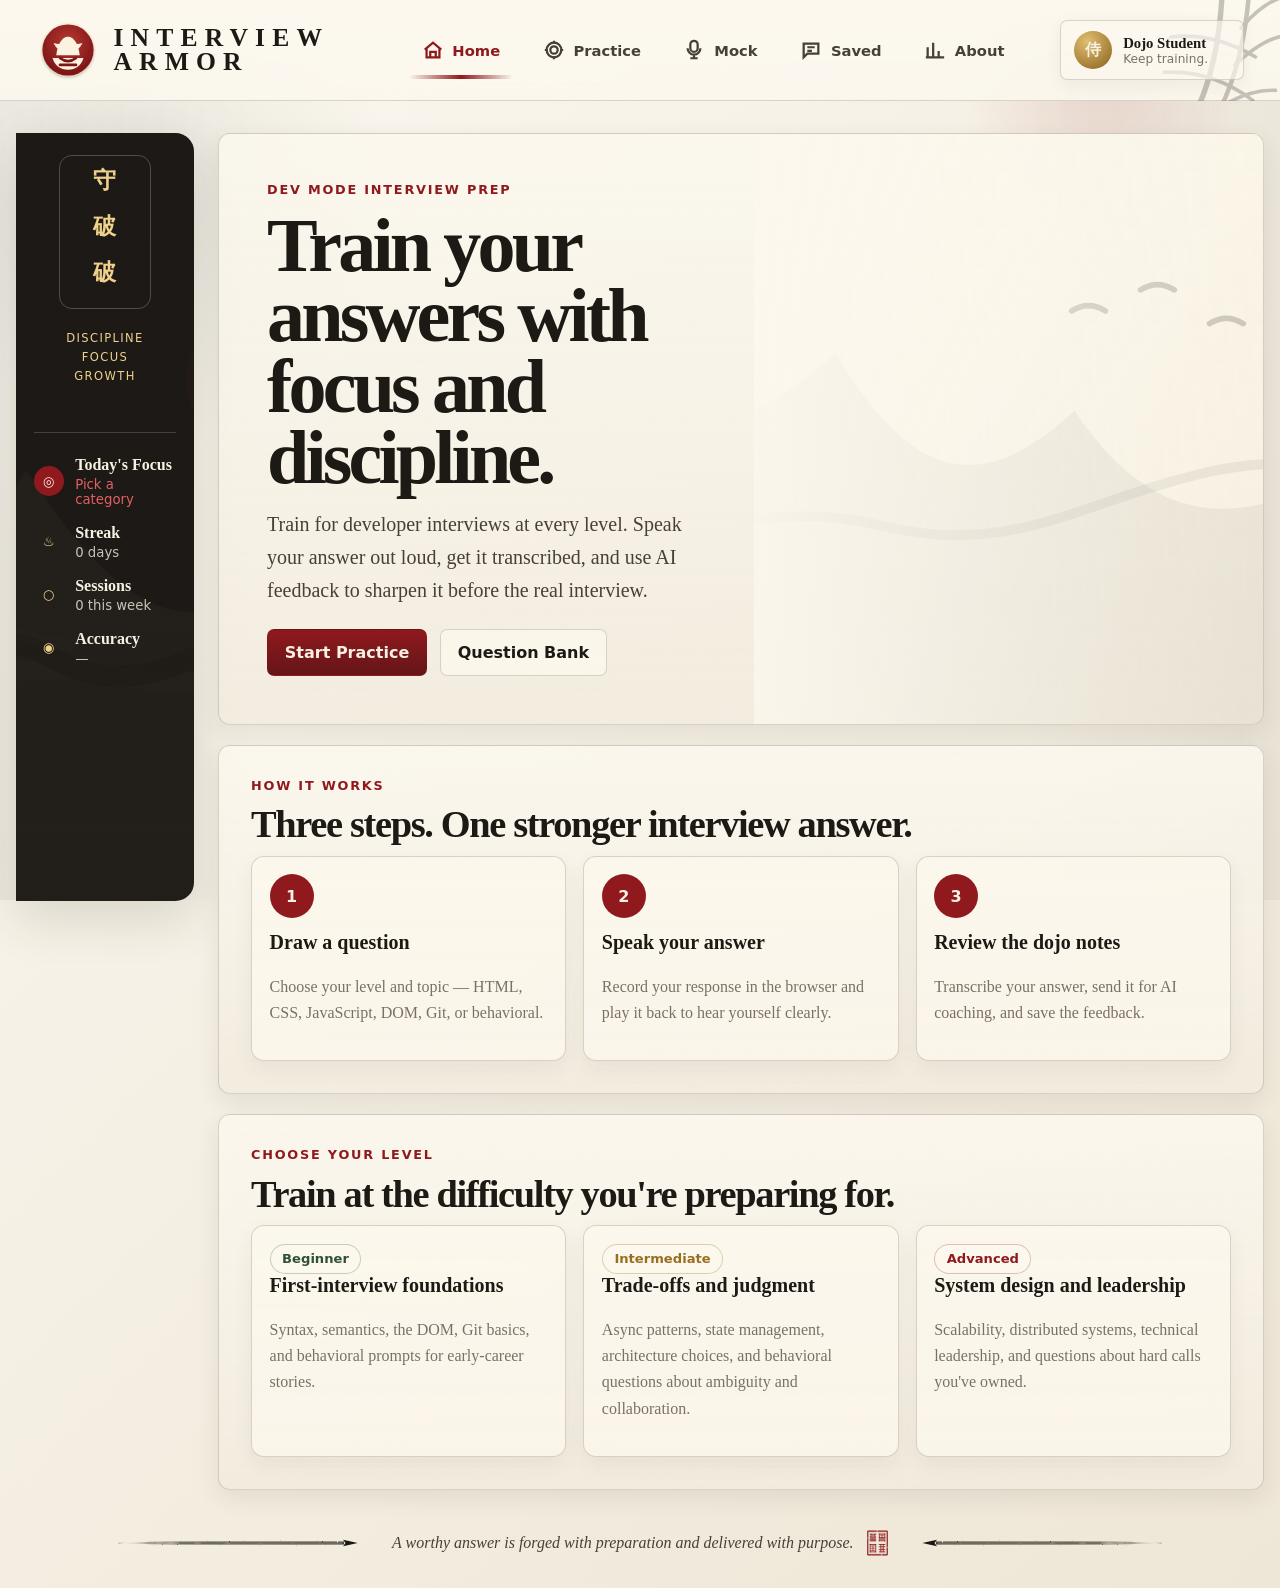
==== index.html @ d6155073 "restructure: move HTML files to project root for Vercel deployment." ====
<!doctype html>
<html lang="en">
  <head>
    <meta charset="UTF-8" />
    <meta name="viewport" content="width=device-width, initial-scale=1.0" />
    <meta
      name="description"
      content="Interview Armor helps developers practice spoken interview answers at every level — beginner, intermediate, and advanced — with AI coaching."
    />
    <title>Interview Armor: Dev Mode | Home</title>
      <link rel="icon" type="image/png" href="assets/favicon.png?v=1">
    <link rel="stylesheet" href="css/style.css" />
  </head>
  <body>
    <a class="skip-link" href="#main">Skip to content</a>

    <header class="site-header">
      <div class="nav-shell">
        <a class="brand" href="index.html" aria-label="Interview Armor — home">
          <img src="assets/logo-mark.svg" alt="" />
          <span class="brand-text"
            ><span>Interview</span><span>Armor</span></span
          >
        </a>

        <button
          class="nav-toggle"
          type="button"
          aria-label="Toggle navigation"
          aria-expanded="false"
          data-nav-toggle
        >
          <span class="nav-toggle-lines"></span>
        </button>

        <nav class="main-nav" aria-label="Primary navigation" data-main-nav>
          <a class="nav-link" href="index.html" data-page="index.html">
            <svg
              aria-hidden="true"
              viewBox="0 0 24 24"
              fill="none"
              stroke="currentColor"
            >
              <path d="M3 11.5 12 4l9 7.5" />
              <path d="M5 10.5V20h14v-9.5" />
              <path d="M9 20v-6h6v6" />
            </svg>
            <span>Home</span>
          </a>
          <a class="nav-link" href="practice.html" data-page="practice.html">
            <svg
              aria-hidden="true"
              viewBox="0 0 24 24"
              fill="none"
              stroke="currentColor"
            >
              <circle cx="12" cy="12" r="8" />
              <circle cx="12" cy="12" r="4" />
              <path d="M12 2v3M12 19v3M2 12h3M19 12h3" />
            </svg>
            <span>Practice</span>
          </a>
          <a class="nav-link" href="mock.html" data-page="mock.html">
            <svg
              aria-hidden="true"
              viewBox="0 0 24 24"
              fill="none"
              stroke="currentColor"
            >
              <path d="M12 14a4 4 0 0 0 4-4V6a4 4 0 0 0-8 0v4a4 4 0 0 0 4 4Z" />
              <path d="M19 10a7 7 0 0 1-14 0M12 17v4M8 21h8" />
            </svg>
            <span>Mock</span>
          </a>
          <a class="nav-link" href="saved.html" data-page="saved.html">
            <svg
              aria-hidden="true"
              viewBox="0 0 24 24"
              fill="none"
              stroke="currentColor"
            >
              <path d="M4 5h16v11H8l-4 4z" />
              <path d="M8 9h8M8 13h5" />
            </svg>
            <span>Saved</span>
          </a>
          <a class="nav-link" href="about.html" data-page="about.html">
            <svg
              aria-hidden="true"
              viewBox="0 0 24 24"
              fill="none"
              stroke="currentColor"
            >
              <path d="M4 20V9M10 20V4M16 20v-7M22 20H2" />
            </svg>
            <span>About</span>
          </a>
        </nav>

        <div class="student-card" aria-label="Student status">
          <span class="student-coin">侍</span>
          <span>
            <strong>Dojo Student</strong>
            <small>Keep training.</small>
          </span>
        </div>
      </div>
    </header>

    <main id="main" class="page-shell">
      <div class="dojo-layout">
        <aside class="dojo-sidebar" aria-label="Training stats">
          <div class="sidebar-inner">
            <div
              class="sidebar-kanji sidebar-kanji-real"
              aria-label="Discipline, focus, and growth in Japanese"
            >
              <span><strong>守</strong><small></small></span>
              <span><strong>破 </strong><small></small></span>
              <span><strong>破 </strong><small></small></span>
            </div>
            <p class="sidebar-mantra">
              <span>Discipline</span><span>Focus</span><span>Growth</span>
            </p>

            <div class="sidebar-stats reference-side-stats" data-sidebar-stats>
              <span class="side-stat side-stat-hot" data-stat="focus"
                ><i>◎</i><strong>Today's Focus</strong><span class="side-stat-value">Pick a category</span></span
              >
              <span class="side-stat" data-stat="streak"
                ><i>♨</i><strong>Streak</strong><span class="side-stat-value">0 days</span></span
              >
              <span class="side-stat" data-stat="sessions"
                ><i>○</i><strong>Sessions</strong><span class="side-stat-value">0 this week</span></span
              >
              <span class="side-stat" data-stat="accuracy"><i>◉</i><strong>Accuracy</strong><span class="side-stat-value">—</span></span>
            </div>
            <div class="side-art-spacer"></div>
          </div>
        </aside>

        <div class="content-stack">
          <section class="card hero-card">
            <div class="hero-copy">
              <p class="kicker">Dev Mode Interview Prep</p>
              <h1>Train your answers with focus and discipline.</h1>
              <p class="lead">
                Train for developer interviews at every level. Speak your answer
                out loud, get it transcribed, and use AI feedback to sharpen it
                before the real interview.
              </p>
              <div class="btn-row">
                <a class="btn btn-primary" href="mock.html">Start Practice</a>
                <a class="btn btn-secondary" href="practice.html"
                  >Question Bank</a
                >
              </div>
            </div>
            <div class="hero-art" aria-hidden="true"></div>
          </section>

          <section class="card pad">
            <p class="kicker">How it works</p>
            <h2>Three steps. One stronger interview answer.</h2>
            <div class="grid-3">
              <article class="feature-card">
                <div class="feature-icon">1</div>
                <h3>Draw a question</h3>
                <p class="muted">
                  Choose your level and topic — HTML, CSS, JavaScript, DOM, Git,
                  or behavioral.
                </p>
              </article>
              <article class="feature-card">
                <div class="feature-icon">2</div>
                <h3>Speak your answer</h3>
                <p class="muted">
                  Record your response in the browser and play it back to hear
                  yourself clearly.
                </p>
              </article>
              <article class="feature-card">
                <div class="feature-icon">3</div>
                <h3>Review the dojo notes</h3>
                <p class="muted">
                  Transcribe your answer, send it for AI coaching, and save the
                  feedback.
                </p>
              </article>
            </div>
          </section>

          <section class="card pad">
            <p class="kicker">Choose your level</p>
            <h2>Train at the difficulty you're preparing for.</h2>
            <div class="grid-3">
              <article class="feature-card">
                <span class="tag tag-sage">Beginner</span>
                <h3>First-interview foundations</h3>
                <p class="muted">
                  Syntax, semantics, the DOM, Git basics, and behavioral prompts
                  for early-career stories.
                </p>
              </article>
              <article class="feature-card">
                <span class="tag tag-bronze">Intermediate</span>
                <h3>Trade-offs and judgment</h3>
                <p class="muted">
                  Async patterns, state management, architecture choices, and
                  behavioral questions about ambiguity and collaboration.
                </p>
              </article>
              <article class="feature-card">
                <span class="tag tag-red">Advanced</span>
                <h3>System design and leadership</h3>
                <p class="muted">
                  Scalability, distributed systems, technical leadership, and
                  questions about hard calls you've owned.
                </p>
              </article>
            </div>
          </section>
        </div>
      </div>
    </main>

    <footer class="footer">
     <p class="footer-quote">A worthy answer is forged with preparation and delivered with purpose.<span class="seal" aria-hidden="true"></span></p>
    </footer>

    <script src="js/main.js"></script>
  </body>
</html>
---- css/style.css ----
/* ============================================================
   Interview Armor — Dojo Visual Direction
   Vanilla HTML / CSS / JS
   ============================================================ */

:root {
  --ink: hsl(32, 13%, 10%);
  --ink-soft: hsl(31, 12%, 25%);
  --muted: hsl(31, 9%, 44%);
  --paper: hsl(42, 58%, 93%);
  --paper-deep: hsl(39, 43%, 87%);
  --paper-card: hsla(43, 66%, 96%, .88);
  --paper-card-solid: hsl(43, 66%, 96%);
  --border: hsla(31, 16%, 30%, .22);
  --crimson: hsl(358, 70%, 33%);
  --crimson-dark: hsl(358, 65%, 24%);
  --bronze: hsl(39, 67%, 36%);
  --sage: hsl(137, 28%, 25%);
  --sage-soft: hsl(137, 24%, 88%);
  --gold-soft: hsl(42, 76%, 87%);
  --gray-belt: hsl(32, 6%, 58%);
  --shadow: 0 18px 50px hsla(24, 26%, 16%, .14);
  --shadow-soft: 0 8px 24px hsla(24, 26%, 16%, .09);
  --radius-sm: .45rem;
  --radius-md: .8rem;
  --radius-lg: 1.15rem;
  --max: 1180px;
  --nav-height: 86px;
}

* {
  box-sizing: border-box;
}

html {
  scroll-behavior: smooth;
}

body {
  margin: 0;
  min-height: 100vh;
  font-family: Georgia, "Times New Roman", serif;
  color: var(--ink);
  background:
    linear-gradient(135deg, hsla(42, 58%, 96%, .92), hsla(40, 42%, 88%, .94)),
    url("../assets/paper-grain.svg");
}

body::before {
  content: "";
  position: fixed;
  inset: 0;
  pointer-events: none;
  background:
    radial-gradient(circle at 86% 9%, hsla(358, 70%, 33%, .12), transparent 9rem),
    radial-gradient(circle at 12% 22%, hsla(137, 28%, 25%, .08), transparent 15rem),
    linear-gradient(90deg, hsla(32, 13%, 10%, .05), transparent 20%, transparent 80%, hsla(32, 13%, 10%, .04));
  z-index: -1;
}

a {
  color: inherit;
  text-decoration: none;
}

img,
svg {
  display: block;
  max-width: 100%;
}

button,
input,
select,
textarea {
  font: inherit;
}

button {
  cursor: pointer;
}

.skip-link {
  position: absolute;
  left: .75rem;
  top: .75rem;
  transform: translateY(-160%);
  background: var(--ink);
  color: var(--paper);
  padding: .7rem 1rem;
  border-radius: var(--radius-sm);
  z-index: 999;
}

.skip-link:focus {
  transform: translateY(0);
}

.site-header {
  position: sticky;
  top: 0;
  z-index: 100;
  min-height: var(--nav-height);
  background:
    linear-gradient(180deg, hsla(43, 66%, 96%, .96), hsla(43, 66%, 96%, .88)),
    url("../assets/paper-grain.svg");
  border-bottom: 1px solid var(--border);
  backdrop-filter: blur(14px);
}

.nav-shell {
  width: min(var(--max), calc(100% - 2rem));
  min-height: var(--nav-height);
  margin: 0 auto;
  display: flex;
  align-items: center;
  justify-content: space-between;
  gap: 1.2rem;
}

.brand {
  display: inline-flex;
  align-items: center;
  gap: .85rem;
  min-width: max-content;
}

.brand img {
  width: 54px;
  height: 54px;
}

.brand-text {
  display: grid;
  line-height: .95;
  letter-spacing: .24em;
  font-size: clamp(1.05rem, 2vw, 1.35rem);
  text-transform: uppercase;
  font-weight: 800;
}

.main-nav {
  display: flex;
  align-items: center;
  gap: clamp(.35rem, 1.8vw, 1.5rem);
}

.nav-link {
  position: relative;
  display: inline-flex;
  align-items: center;
  gap: .45rem;
  padding: .85rem .45rem;
  color: var(--ink-soft);
  font-family: system-ui, -apple-system, BlinkMacSystemFont, "Segoe UI", sans-serif;
  font-weight: 750;
  font-size: .94rem;
}

.nav-link::after {
  content: "";
  position: absolute;
  left: .45rem;
  right: .45rem;
  bottom: .38rem;
  height: 3px;
  border-radius: 999px;
  transform: scaleX(0);
  transform-origin: left;
  background: var(--crimson);
  transition: transform .2s ease;
}

.nav-link:hover::after,
.nav-link.is-active::after {
  transform: scaleX(1);
}

.nav-link.is-active {
  color: var(--crimson);
}

.nav-toggle {
  display: none;
  width: 46px;
  height: 46px;
  border: 1px solid var(--border);
  border-radius: var(--radius-md);
  background: var(--paper-card-solid);
  color: var(--ink);
}

.nav-toggle-lines,
.nav-toggle-lines::before,
.nav-toggle-lines::after {
  display: block;
  width: 20px;
  height: 2px;
  background: currentColor;
  border-radius: 999px;
  margin: auto;
  transition: transform .2s ease, opacity .2s ease;
}

.nav-toggle-lines::before,
.nav-toggle-lines::after {
  content: "";
  position: relative;
}

.nav-toggle-lines::before {
  top: -7px;
}

.nav-toggle-lines::after {
  top: 5px;
}

.nav-toggle[aria-expanded="true"] .nav-toggle-lines {
  transform: rotate(45deg);
}

.nav-toggle[aria-expanded="true"] .nav-toggle-lines::before {
  opacity: 0;
}

.nav-toggle[aria-expanded="true"] .nav-toggle-lines::after {
  transform: rotate(-90deg);
  top: -2px;
}

.page-shell {
  width: min(var(--max), calc(100% - 2rem));
  margin: 0 auto;
  padding: 2rem 0 1rem;
}

.dojo-layout {
  display: grid;
  grid-template-columns: 178px 1fr;
  gap: 1.5rem;
  align-items: start;
}

.dojo-sidebar {
  position: sticky;
  top: calc(var(--nav-height) + 1rem);
  min-height: calc(100vh - var(--nav-height) - 2rem);
  border-radius: 0 var(--radius-lg) var(--radius-lg) 0;
  overflow: hidden;
  background:
    linear-gradient(180deg, hsla(32, 13%, 10%, .94), hsla(32, 13%, 10%, .96)),
    url("../assets/sidebar-mountains.svg") bottom center / cover no-repeat;
  color: var(--paper);
  box-shadow: var(--shadow);
}

.sidebar-inner {
  min-height: inherit;
  padding: 1.4rem 1.1rem;
  display: flex;
  flex-direction: column;
}

.sidebar-kanji {
  display: grid;
  place-items: center;
  width: 74px;
  min-height: 128px;
  margin: 0 auto 1.2rem;
  border: 1px solid hsla(42, 58%, 93%, .24);
  border-radius: var(--radius-md);
  color: hsl(42, 76%, 74%);
  font-size: 2rem;
  writing-mode: vertical-rl;
  letter-spacing: .18em;
}

.sidebar-mantra {
  display: grid;
  text-align: center;
  color: hsl(42, 76%, 74%);
  text-transform: uppercase;
  letter-spacing: .12em;
  line-height: 1.65;
  font-size: .72rem;
  font-family: system-ui, sans-serif;
  margin-bottom: 1.4rem;
}

.sidebar-stats {
  display: grid;
  gap: .85rem;
  margin-top: 1.25rem;
  padding-top: 1.25rem;
  border-top: 1px solid hsla(42, 58%, 93%, .18);
  font-family: system-ui, sans-serif;
}

.side-stat {
  display: grid;
  gap: .15rem;
  color: hsla(42, 58%, 93%, .78);
  font-size: .83rem;
}

.side-stat strong {
  color: var(--paper);
  font-family: Georgia, serif;
  font-size: 1rem;
}

.side-art-spacer {
  flex: 1;
  min-height: 13rem;
}

.content-stack {
  display: grid;
  gap: 1.25rem;
}

.card {
  position: relative;
  border: 1px solid var(--border);
  background:
    linear-gradient(180deg, var(--paper-card), hsla(39, 43%, 91%, .76)),
    url("../assets/paper-grain.svg");
  border-radius: var(--radius-lg);
  box-shadow: var(--shadow-soft);
}

.pad {
  padding: clamp(1.1rem, 3vw, 2rem);
}

.hero-card {
  min-height: 310px;
  display: grid;
  grid-template-columns: minmax(0, 1fr) minmax(270px, .95fr);
  align-items: stretch;
  overflow: hidden;
}

.hero-copy {
  position: relative;
  z-index: 2;
  padding: clamp(1.4rem, 4vw, 3rem);
}

.kicker {
  color: var(--crimson);
  text-transform: uppercase;
  letter-spacing: .14em;
  font-family: system-ui, sans-serif;
  font-weight: 800;
  font-size: .8rem;
}

h1,
h2,
h3,
p {
  margin-top: 0;
}

h1,
.display-title {
  font-size: clamp(2.45rem, 6vw, 4.75rem);
  line-height: .93;
  letter-spacing: -.05em;
  margin-bottom: 1rem;
}

h2 {
  font-size: clamp(1.75rem, 3vw, 2.7rem);
  line-height: 1.02;
  letter-spacing: -.035em;
  margin-bottom: .7rem;
}

h3 {
  font-size: 1.25rem;
  line-height: 1.12;
}

.lead {
  color: var(--ink-soft);
  font-size: clamp(1.05rem, 2vw, 1.25rem);
  line-height: 1.65;
  max-width: 62ch;
}

.muted {
  color: var(--muted);
  line-height: 1.65;
}

.hero-art {
  background:
    linear-gradient(90deg, hsla(43, 66%, 96%, .92), hsla(43, 66%, 96%, .08)),
    url("../assets/hero-ink-landscape.svg") center / cover no-repeat;
  min-height: 260px;
}

.btn-row {
  display: flex;
  flex-wrap: wrap;
  gap: .8rem;
  margin-top: 1.35rem;
}

.btn {
  display: inline-flex;
  justify-content: center;
  align-items: center;
  gap: .55rem;
  min-height: 46px;
  padding: .8rem 1.05rem;
  border-radius: var(--radius-sm);
  border: 1px solid transparent;
  font-family: system-ui, sans-serif;
  font-weight: 800;
  transition: transform .16s ease, box-shadow .16s ease, background .16s ease;
}

.btn:hover {
  transform: translateY(-1px);
  box-shadow: 0 10px 20px hsla(24, 26%, 16%, .12);
}

.btn-primary {
  color: var(--paper);
  background: linear-gradient(180deg, var(--crimson), var(--crimson-dark));
}

.btn-secondary {
  color: var(--ink);
  background: hsla(43, 66%, 96%, .74);
  border-color: var(--border);
}

.btn-ghost {
  color: var(--crimson);
  background: transparent;
  border-color: hsla(358, 70%, 33%, .32);
}

.btn-small {
  min-height: 36px;
  padding: .55rem .75rem;
  font-size: .88rem;
}

.brush-divider {
  height: 24px;
  margin: 1.25rem 0;
  background: url("../assets/brush-divider.svg") center / 100% 100% no-repeat;
  opacity: .72;
}

.grid-3 {
  display: grid;
  grid-template-columns: repeat(3, 1fr);
  gap: 1.05rem;
}

.grid-2 {
  display: grid;
  grid-template-columns: repeat(2, 1fr);
  gap: 1.05rem;
}

.feature-card,
.question-card,
.saved-card,
.note-card {
  border: 1px solid var(--border);
  border-radius: var(--radius-md);
  background: hsla(43, 66%, 96%, .72);
  padding: 1.1rem;
  box-shadow: 0 8px 20px hsla(24, 26%, 16%, .06);
}

.feature-icon {
  width: 44px;
  height: 44px;
  display: grid;
  place-items: center;
  margin-bottom: .8rem;
  border-radius: 50%;
  color: var(--paper);
  background: var(--crimson);
  font-family: system-ui, sans-serif;
  font-weight: 900;
}

.tag-row,
.filter-row,
.badge-row {
  display: flex;
  flex-wrap: wrap;
  gap: .55rem;
}

.tag,
.badge,
.filter-btn,
.confidence-option {
  display: inline-flex;
  align-items: center;
  gap: .4rem;
  border-radius: 999px;
  padding: .42rem .72rem;
  font-family: system-ui, sans-serif;
  font-size: .82rem;
  font-weight: 750;
  border: 1px solid var(--border);
  background: hsla(43, 66%, 96%, .66);
  color: var(--ink-soft);
}

.filter-btn,
.confidence-option {
  border-radius: var(--radius-sm);
}

.filter-btn.is-active,
.confidence-option.is-selected {
  color: var(--paper);
  background: var(--crimson);
  border-color: var(--crimson);
}

.tag-red {
  color: var(--crimson);
  border-color: hsla(358, 70%, 33%, .26);
}

.tag-sage {
  color: var(--sage);
  border-color: hsla(137, 28%, 25%, .26);
}

.tag-bronze {
  color: var(--bronze);
  border-color: hsla(39, 67%, 36%, .3);
}

.page-title-card {
  overflow: hidden;
}

.page-title-card::after {
  content: "";
  position: absolute;
  inset: auto 0 0 auto;
  width: 42%;
  height: 100%;
  background:
    linear-gradient(90deg, hsla(43, 66%, 96%, .95), transparent),
    url("../assets/hero-ink-landscape.svg") center / cover no-repeat;
  opacity: .45;
  pointer-events: none;
}

.page-title-card > * {
  position: relative;
  z-index: 1;
}

.controls-bar {
  display: grid;
  grid-template-columns: 1fr auto;
  gap: 1rem;
  align-items: end;
}

.input,
.select,
.textarea {
  width: 100%;
  border: 1px solid var(--border);
  border-radius: var(--radius-sm);
  background: hsla(43, 66%, 98%, .82);
  color: var(--ink);
  padding: .78rem .85rem;
  outline: none;
}

.textarea {
  min-height: 150px;
  resize: vertical;
  line-height: 1.6;
}

.input:focus,
.select:focus,
.textarea:focus {
  border-color: hsla(358, 70%, 33%, .6);
  box-shadow: 0 0 0 3px hsla(358, 70%, 33%, .1);
}

.question-grid {
  display: grid;
  grid-template-columns: repeat(3, 1fr);
  gap: 1rem;
  margin-top: 1rem;
   align-items: start;
}

.question-card {
  display: grid;
  align-content: space-between;
  min-height: 320px;
}

.question-card h3 {
  margin: .7rem 0;
}

.practice-layout {
  display: grid;
  grid-template-columns: minmax(0, 1.12fr) minmax(310px, .88fr);
  gap: 1.1rem;
  align-items: start;
}

.recording-orb {
  width: 132px;
  height: 132px;
  margin: 1rem auto;
  border: 0;
  border-radius: 50%;
  color: var(--paper);
  background:
    radial-gradient(circle at 35% 28%, hsl(358, 74%, 45%), var(--crimson-dark));
  box-shadow:
    0 0 0 12px hsla(358, 70%, 33%, .10),
    0 0 0 24px hsla(358, 70%, 33%, .06),
    var(--shadow);
  font-size: 2.5rem;
}

.recording-orb.is-recording {
  animation: pulse 1s ease-in-out infinite alternate;
}

@keyframes pulse {
  to {
    transform: scale(1.03);
    box-shadow:
      0 0 0 16px hsla(358, 70%, 33%, .16),
      0 0 0 34px hsla(358, 70%, 33%, .08),
      var(--shadow);
  }
}

.status-line {
  display: flex;
  align-items: center;
  gap: .45rem;
  color: var(--muted);
  font-family: system-ui, sans-serif;
  font-weight: 700;
}

.status-dot {
  width: .65rem;
  height: .65rem;
  border-radius: 50%;
  background: var(--sage);
}

.status-dot.recording {
  background: var(--crimson);
}

.audio-player {
  width: 100%;
  margin-top: 1rem;
}

.feedback-list {
  display: grid;
  gap: .85rem;
}

.feedback-item {
  border-left: 4px solid var(--crimson);
  padding: .85rem 1rem;
  background: hsla(43, 66%, 98%, .62);
  border-radius: 0 var(--radius-sm) var(--radius-sm) 0;
}

.feedback-item strong {
  display: block;
  margin-bottom: .25rem;
  color: var(--ink);
}

.score-row {
  display: grid;
  gap: .8rem;
}

.score-line {
  display: grid;
  grid-template-columns: 96px 1fr auto;
  gap: .75rem;
  align-items: center;
  font-family: system-ui, sans-serif;
}

.meter {
  height: 10px;
  border-radius: 999px;
  background: hsla(31, 16%, 30%, .13);
  overflow: hidden;
}

.meter span {
  display: block;
  height: 100%;
  border-radius: inherit;
  background: linear-gradient(90deg, var(--crimson), var(--bronze));
}

.belt-grid {
  display: grid;
  grid-template-columns: repeat(3, 1fr);
  gap: .7rem;
}

.belt-card {
  display: flex;
  flex-direction: column;
  align-items: center;
  justify-content: flex-start;
  border: 1px solid var(--border);
  border-radius: var(--radius-md);
  padding: .9rem .7rem;
  background: hsla(43, 66%, 96%, .6);
  text-align: center;
}

.belt {
  height: 18px;
  max-width: 105px;
  margin: .2rem auto .75rem;
  clip-path: polygon(0 25%, 43% 25%, 50% 0, 57% 25%, 100% 25%, 90% 75%, 57% 75%, 50% 100%, 43% 75%, 10% 75%);
}

.belt-gray {
  background: var(--gray-belt);
}

.belt-gold {
  background: var(--bronze);
}

.belt-green {
  background: var(--sage);
}

.belt-card.is-current {
  outline: 2px solid hsla(39, 67%, 36%, .4);
  box-shadow: 0 10px 25px hsla(39, 67%, 36%, .14);
}

.saved-card {
  display: grid;
  gap: .75rem;
}

.saved-card-header {
  display: flex;
  justify-content: space-between;
  gap: 1rem;
  align-items: start;
}

.empty-state {
  text-align: center;
  padding: 2.5rem 1rem;
}

.empty-state .lead {
  margin-left: auto;
  margin-right: auto;
  text-wrap: balance;
}

.footer {
  width: min(var(--max), calc(100% - 2rem));
  margin: 0 auto;
  padding: .5rem 0 2rem;
  color: var(--muted);
  text-align: center;
}

.footer .brush-divider {
  max-width: 680px;
  margin-inline: auto;
}

.hidden {
  display: none !important;
}

@media (max-width: 980px) {
  .dojo-layout {
    grid-template-columns: 1fr;
  }

  .dojo-sidebar {
    position: relative;
    top: 0;
    min-height: auto;
    border-radius: var(--radius-lg);
  }

  .sidebar-inner {
    min-height: auto;
  }

  .side-art-spacer {
    display: none;
  }

  /* Note: kanji + mantra horizontalization lives at the end of the file,
     because their desktop rules appear later in source order and would
     otherwise out-cascade an override placed here. */

  .sidebar-stats {
    grid-template-columns: repeat(4, 1fr);
    gap: 1rem;
  }

  .hero-card,
  .practice-layout,
  .grid-2 {
    grid-template-columns: 1fr;
  }

  .question-grid,
  .grid-3 {
    grid-template-columns: repeat(2, 1fr);
  }

  .hero-art {
    min-height: 210px;
  }
}

@media (max-width: 760px) {
  .nav-toggle {
    display: inline-grid;
    place-items: center;
  }

  .main-nav {
    position: fixed;
    inset: var(--nav-height) 1rem auto 1rem;
    display: grid;
    gap: .3rem;
    padding: .85rem;
    border: 1px solid var(--border);
    border-radius: var(--radius-lg);
    background:
      linear-gradient(180deg, hsla(43, 66%, 96%, .98), hsla(39, 43%, 91%, .96)),
      url("../assets/paper-grain.svg");
    box-shadow: var(--shadow);
    transform: translateY(-16px);
    opacity: 0;
    pointer-events: none;
    transition: transform .2s ease, opacity .2s ease;
  }

  .main-nav.is-open {
    transform: translateY(0);
    opacity: 1;
    pointer-events: auto;
  }

  .nav-link {
    padding: .8rem .9rem;
    border-radius: var(--radius-sm);
  }

  .nav-link:hover,
  .nav-link.is-active {
    background: hsla(358, 70%, 33%, .08);
  }

  .nav-link::after {
    display: none;
  }

  .brand img {
    width: 46px;
    height: 46px;
  }

  .brand-text {
    font-size: 1rem;
  }

  .page-shell {
    width: min(100% - 1rem, var(--max));
    padding-top: 1rem;
  }

  .question-grid,
  .grid-3,
  .belt-grid {
    grid-template-columns: 1fr;
  }

  h1,
  .display-title {
    font-size: clamp(2.15rem, 14vw, 3.25rem);
  }

  .controls-bar {
    grid-template-columns: 1fr;
  }

  .page-title-card::after {
    width: 100%;
    opacity: .2;
  }
}


/* ============================================================
   Reference Image Polish Layer
   These rules intentionally modify the existing sprint-plan build
   instead of replacing the app or renaming the flow.
   ============================================================ */

:root {
  --max: 1360px;
  --nav-height: 100px;
  --reference-sidebar: 184px;
}

.site-header {
  background:
    url("../assets/bamboo-corner.svg") right top / 235px 172px no-repeat,
    linear-gradient(180deg, hsla(43, 66%, 96%, .98), hsla(43, 66%, 96%, .9)),
    url("../assets/paper-grain.svg");
}

.nav-shell {
  width: min(var(--max), 100%);
  display: grid;
  grid-template-columns: minmax(255px, 330px) minmax(0, 1fr) auto;
  padding-inline: clamp(1rem, 2.8vw, 2.5rem);
}

.brand img {
  width: 64px;
  height: 64px;
}

.brand-text {
  font-size: clamp(1.2rem, 2vw, 1.6rem);
  letter-spacing: .28em;
}

.main-nav {
  justify-self: center;
  gap: clamp(.7rem, 2.2vw, 2.6rem);
}

.nav-link {
  gap: .55rem;
  padding-block: 1.55rem;
  font-size: .92rem;
}

.nav-link svg {
  width: 22px;
  height: 22px;
  stroke-width: 2.45;
}

.nav-link::after {
  left: -.35rem;
  right: -.35rem;
  bottom: .45rem;
  height: 4px;
  transform-origin: center;
  background: linear-gradient(90deg, transparent, var(--crimson), transparent);
}

.student-card {
  justify-self: end;
  display: flex;
  align-items: center;
  gap: .7rem;
  min-width: 184px;
  padding: .65rem .8rem;
  border: 1px solid var(--border);
  border-radius: var(--radius-sm);
  background: hsla(43, 66%, 96%, .66);
  box-shadow: 0 5px 16px hsla(24, 26%, 16%, .06);
}

.student-coin {
  width: 38px;
  height: 38px;
  display: grid;
  place-items: center;
  border-radius: 50%;
  color: var(--paper);
  background: radial-gradient(circle at 35% 28%, hsl(42, 64%, 66%), hsl(38, 67%, 32%));
  font-weight: 900;
}

.student-card strong,
.student-card small {
  display: block;
}

.student-card strong {
  font-size: .92rem;
}

.student-card small {
  color: var(--muted);
  font-family: system-ui, sans-serif;
  font-size: .76rem;
}

/* Real Japanese labels */
.sidebar-kanji-real {
  width: 92px;
  min-height: 154px;
  padding: .8rem .45rem;
  display: grid;
  gap: .7rem;
  place-items: stretch;
  writing-mode: initial;
  text-align: center;
  letter-spacing: normal;
}

.sidebar-kanji-real span {
  display: grid;
  justify-items: center;
  gap: .12rem;
}

.sidebar-kanji-real strong {
  color: hsl(42, 76%, 74%);
  font-size: 1.45rem;
  line-height: 1;
  letter-spacing: .08em;
}

.sidebar-kanji-real small {
  color: hsla(42, 58%, 93%, .72);
  font-family: system-ui, sans-serif;
  font-size: .59rem;
  letter-spacing: .05em;
}

.dojo-seal {
  width: 30px;
  height: 30px;
  display: grid;
  place-items: center;
  margin: -.6rem auto 1rem;
  border: 2px solid var(--crimson);
  color: var(--crimson);
  font-size: .78rem;
}

/* Make normal pages still polished, not broken */
.page-title-card {
  min-height: 230px;
}

.card {
  border-radius: .75rem;
}

.hero-card {
  border-radius: .75rem;
}

/* Mock page matches the reference screen much more closely */
.page-shell-wide {
  width: min(var(--max), 100%);
  padding: 0 1.25rem 2.5rem 0;
}

.mock-reference-layout {
  display: grid;
  grid-template-columns: var(--reference-sidebar) minmax(0, 1fr);
  gap: 1.5rem;
  align-items: start;
}

.mock-left-rail {
  position: sticky;
  top: var(--nav-height);
  min-height: calc(100vh - var(--nav-height));
  border-radius: 0 .75rem .75rem 0;
}

.mock-left-rail .sidebar-inner {
  min-height: calc(100vh - var(--nav-height));
}

.reference-side-stats {
  gap: 1.1rem;
  margin-top: 1.5rem;
  padding-top: 1.45rem;
}

.reference-side-stats .side-stat {
  position: relative;
  grid-template-columns: 32px 1fr;
  align-items: center;
  column-gap: .6rem;
}

.reference-side-stats .side-stat i {
  grid-row: span 2;
  width: 30px;
  height: 30px;
  display: grid;
  place-items: center;
  border-radius: 50%;
  color: hsl(42, 76%, 74%);
  font-style: normal;
}

.reference-side-stats .side-stat-hot i {
  color: var(--paper);
  background: var(--crimson);
}

.reference-side-stats .side-stat-hot {
  color: hsl(358, 70%, 63%);
}

.mock-stage {
  padding-top: 1.55rem;
}

.mock-main-grid {
  display: grid;
  grid-template-columns: minmax(0, 1.28fr) minmax(350px, .92fr);
  gap: 1.2rem;
  align-items: start;
}

.mock-left-stack,
.mock-right-stack {
  display: grid;
  gap: 1rem;
}

.reference-hero-card {
  min-height: 282px;
  grid-template-columns: minmax(0, 1fr) minmax(300px, .65fr);
}

.reference-hero-card .hero-copy {
  padding: clamp(1.45rem, 3vw, 2.25rem);
}

.reference-hero-card h1 {
  max-width: 720px;
  font-size: clamp(2.45rem, 4.2vw, 4.2rem);
}

.reference-hero-card .btn svg {
  width: 18px;
  height: 18px;
}

.red-brush {
  width: 120px;
  height: 4px;
  margin: .35rem 0 1.1rem;
  border-radius: 999px;
  background: linear-gradient(90deg, var(--crimson), transparent);
}

.question-record-card {
  overflow: hidden;
}

.question-record-top {
  min-height: 154px;
  padding: 1.45rem 1.9rem 1.15rem;
  border-bottom: 1px solid var(--border);
  background:
    linear-gradient(90deg, hsla(43, 66%, 96%, .96), hsla(43, 66%, 96%, .84)),
    url("../assets/hero-ink-landscape.svg") right 28% / 300px auto no-repeat;
}

.question-record-top h2 {
  max-width: 690px;
  font-size: clamp(2rem, 3.2vw, 3rem);
}

.question-tip {
  margin: .2rem 0 .8rem;
  color: var(--muted);
  line-height: 1.55;
}

.recording-band {
  display: grid;
  grid-template-columns: 134px minmax(260px, 1fr) 150px;
  gap: 1.2rem;
  align-items: center;
  padding: 1.15rem 1.9rem;
  border-bottom: 1px solid var(--border);
}

.recording-timer {
  margin: .25rem 0 0 1.1rem;
  color: var(--crimson);
  font-size: 1.18rem;
}

.mic-wave-wrap {
  display: grid;
  grid-template-columns: 1fr 108px 1fr;
  align-items: center;
  gap: .65rem;
}

.wave {
  height: 48px;
  opacity: .55;
  background:
    repeating-linear-gradient(
      90deg,
      transparent 0 9px,
      hsla(358, 70%, 33%, .0) 9px 12px,
      hsla(358, 70%, 33%, .74) 12px 14px,
      hsla(358, 70%, 33%, .0) 14px 21px
    );
  mask-image: radial-gradient(ellipse at center, black 48%, transparent 75%);
}

.wave-right {
  transform: scaleX(-1);
}

.recording-orb {
  width: 108px;
  height: 108px;
  margin: 0 auto;
  font-size: 2.15rem;
}

.recording-actions {
  display: grid;
  gap: .5rem;
}

.transcript-panel {
  padding: 1.25rem 1.9rem 1.5rem;
}

.transcript-panel .textarea {
  min-height: 118px;
}

.transcript-meta {
  display: flex;
  justify-content: space-between;
  gap: 1rem;
  margin-top: .65rem;
  color: var(--muted);
  font-family: system-ui, sans-serif;
  font-size: .84rem;
}

.transcribing-dot {
  color: var(--sage);
}

.api-status {
  margin: .65rem 0 0;
}

.coach-card {
  padding: 1.45rem 1.45rem 1.25rem;
}

.section-heading {
  display: flex;
  align-items: center;
  gap: .58rem;
  margin-bottom: 1.2rem;
}

.section-heading .kicker {
  margin: 0;
}

.flower-icon {
  color: var(--crimson);
  font-size: 1.1rem;
}

.score-row-reference {
  gap: 1.15rem;
}

.score-row-reference .score-line {
  grid-template-columns: 58px 1fr 58px;
  gap: .9rem;
}

.coach-icon {
  width: 54px;
  height: 54px;
  display: grid;
  place-items: center;
  border: 3px solid hsla(31, 16%, 30%, .22);
  border-radius: 50%;
  background: hsla(43, 66%, 96%, .52);
  color: var(--ink-soft);
  font-family: Georgia, serif;
  font-size: 1.3rem;
  box-shadow: inset 0 0 0 4px hsla(43, 66%, 96%, .62);
}

.score-row-reference small {
  display: block;
  color: var(--muted);
  font-family: Georgia, "Times New Roman", serif;
  font-size: .9rem;
  line-height: 1.45;
}

.score-number {
  justify-self: end;
  color: var(--bronze);
  font-family: Georgia, "Times New Roman", serif;
  font-size: 1.5rem;
  font-weight: 700;
}

.score-green {
  color: var(--sage);
}

.hidden-meter {
  position: absolute;
  width: 1px;
  height: 1px;
  overflow: hidden;
  opacity: 0;
  pointer-events: none;
}

.inner-divider {
  height: 1px;
  margin: 1.2rem 0 1rem;
  background: var(--border);
}

.feedback-list-reference {
  gap: .65rem;
}

.coach-quote {
  margin: 1rem 0 0;
  color: var(--ink-soft);
  font-style: italic;
  line-height: 1.55;
}

.readiness-card,
.controls-card {
  padding: 1.25rem;
}

.readiness-card .belt-grid {
  gap: .58rem;
}

.readiness-card .belt-card {
  min-height: 128px;
  border-radius: .45rem;
}

/* Each belt card carries its own accent color, used for the selected state and arrow */
.belt-card[data-confidence="Needs Work"]    { --belt-color: var(--gray-belt); }
.belt-card[data-confidence="Almost Ready"]  { --belt-color: var(--bronze); }
.belt-card[data-confidence="Strong Answer"] { --belt-color: var(--sage); }

.belt-card small {
  display: block;
  margin-top: .3rem;
  color: var(--muted);
  font-family: system-ui, sans-serif;
  font-size: .72rem;
  line-height: 1.35;
}

.belt-card.is-selected,
.belt-card.is-current {
  outline: 2px solid color-mix(in srgb, var(--belt-color, var(--bronze)) 70%, transparent);
  background: color-mix(in srgb, var(--belt-color, var(--bronze)) 10%, hsla(42, 76%, 92%, .58));
  box-shadow: 0 8px 20px color-mix(in srgb, var(--belt-color, var(--bronze)) 22%, transparent);
}

.readiness-card {
  --readiness-pct: 0%;
  --readiness-color: var(--gray-belt);
}

.readiness-card[data-tier="Needs Work"]    { --readiness-color: var(--gray-belt); }
.readiness-card[data-tier="Almost Ready"]  { --readiness-color: var(--bronze); }
.readiness-card[data-tier="Strong Answer"] { --readiness-color: var(--sage); }

.progress-row {
  position: relative;
  margin: 1.15rem 0 .45rem;
  padding-top: 11px; /* room for the arrow above the brush */
}

.progress-marker {
  position: absolute;
  left: var(--readiness-pct);
  top: 0;
  transform: translateX(-50%);
  width: 0;
  height: 0;
  border-left: 7px solid transparent;
  border-right: 7px solid transparent;
  border-top: 10px solid var(--readiness-color);
  filter: drop-shadow(0 1px 0 hsla(31, 16%, 30%, .15));
  opacity: 0;
  transition: left .4s ease, border-top-color .25s ease, opacity .25s ease;
}

.readiness-card.has-readiness .progress-marker {
  opacity: 1;
}

.brush-progress {
  --brush-mask: url("data:image/svg+xml;utf8,%3Csvg%20xmlns%3D%22http%3A%2F%2Fwww.w3.org%2F2000%2Fsvg%22%20viewBox%3D%220%200%20680%2018%22%20preserveAspectRatio%3D%22none%22%3E%20%3Cpath%20d%3D%22%20M%203%209.4%20C%2022%206.8%2C%2060%205.6%2C%20105%207.2%20C%20158%209.0%2C%20215%204.8%2C%20270%206.4%20C%20330%208.2%2C%20395%204.2%2C%20455%206.0%20C%20510%207.6%2C%20560%205.4%2C%20612%207.0%20C%20640%207.8%2C%20660%207.2%2C%20672%207.6%20L%20672%2011.0%20C%20656%2013.6%2C%20620%2015.4%2C%20568%2013.6%20C%20510%2011.6%2C%20445%2016.0%2C%20385%2013.8%20C%20320%2011.4%2C%20250%2016.4%2C%20185%2014.0%20C%20128%2011.9%2C%2078%2015.6%2C%2038%2014.0%20C%2018%2013.2%2C%208%2013.6%2C%203%2012.6%20Z%22%20fill%3D%22white%22%2F%3E%20%3Cellipse%20cx%3D%22676%22%20cy%3D%229.4%22%20rx%3D%223.2%22%20ry%3D%221.1%22%20fill%3D%22white%22%2F%3E%20%3Ccircle%20cx%3D%22679.2%22%20cy%3D%229.6%22%20r%3D%220.7%22%20fill%3D%22white%22%2F%3E%20%3Ccircle%20cx%3D%22142%22%20cy%3D%2212.4%22%20r%3D%220.5%22%20fill%3D%22white%22%20opacity%3D%22.55%22%2F%3E%20%3C%2Fsvg%3E");
  height: 16px;
  border-radius: 999px;
  background: linear-gradient(
    90deg,
    var(--crimson) 0 var(--readiness-pct),
    hsla(31, 16%, 30%, .22) var(--readiness-pct) 100%
  );
  mask-image: var(--brush-mask);
  mask-size: 100% 100%;
  mask-repeat: no-repeat;
  -webkit-mask-image: var(--brush-mask);
  -webkit-mask-size: 100% 100%;
  -webkit-mask-repeat: no-repeat;
  transition: background .4s ease;
}

.overall-readiness {
  display: flex;
  justify-content: flex-end;
  gap: .45rem;
  align-items: baseline;
  color: var(--crimson);
  margin: 0;
}

.overall-readiness strong {
  font-size: 1.65rem;
}

.overall-readiness span {
  color: var(--muted);
  font-family: system-ui, sans-serif;
  font-size: .8rem;
}

.controls-card .select {
  margin: .35rem 0 .8rem;
}

.footer-quote {
  display: flex;
  justify-content: center;
  align-items: center;
  gap: .85rem;
  margin: 1rem 0 0;
  color: var(--ink-soft);
  font-size: 1rem;
  font-style: italic;
  /* When this element is a child of the .dojo-layout grid, span both
     columns so the brush strokes have full horizontal room. */
  grid-column: 1 / -1;
}

/* Left + right brush strokes, with the right one mirrored so the
   arrow tip points back toward the text. */
.footer-quote::before,
.footer-quote::after {
  content: "";
  width: min(260px, 26vw);
  height: 22px;
  background: url("../assets/brush-stroke-arrow.svg") center / 100% 100% no-repeat;
  flex-shrink: 0;
}

.footer-quote::after {
  transform: scaleX(-1);
}

/* Small Chinese-style seal/chop after the text, before the right brush. */
.footer-quote .seal {
  display: inline-block;
  width: 1.3em;
  height: 1.65em;
  background: url("../assets/seal-chop.svg") center / contain no-repeat;
  flex-shrink: 0;
}

/* ── About page ────────────────────────────────────────────
   Each section card uses the standard .card + .pad. The
   .about-card just adds a slim crimson left rail for visual
   rhythm down the stack, echoing the .feedback-item style
   without being as heavy. */
.about-card {
  border-left: 4px solid var(--crimson);
}

.about-card h2 {
  margin-top: .35rem;
  margin-bottom: .85rem;
  font-size: 1.45rem;
}

.about-list {
  list-style: none;
  margin: 0;
  padding: 0;
  display: grid;
  gap: .55rem;
}

.about-list li {
  position: relative;
  padding-left: 1.4rem;
  color: var(--ink-soft);
}

.about-list li::before {
  content: "◎";
  position: absolute;
  left: 0;
  top: 0;
  color: var(--crimson);
  font-size: .9em;
  line-height: 1.6;
}

/* Keep the other sprint pages cohesive with the same visual system */
.practice-layout {
  gap: 1rem;
}

.saved-card,
.question-card {
  transition: transform .16s ease, box-shadow .16s ease;
}

.saved-card:hover,
.question-card:hover {
  transform: translateY(-2px);
  box-shadow: var(--shadow);
}

/* Responsive reference layout */
@media (max-width: 1180px) {
  .nav-shell {
    grid-template-columns: minmax(230px, 1fr) auto;
  }

  .student-card {
    display: none;
  }

  .main-nav {
    justify-self: end;
  }

  .mock-reference-layout {
    grid-template-columns: 1fr;
    padding-left: 1rem;
  }

  .mock-left-rail {
    position: relative;
    top: 0;
    min-height: auto;
    border-radius: var(--radius-lg);
  }

  .mock-left-rail .sidebar-inner {
    min-height: auto;
  }

  .mock-left-rail .side-art-spacer,
  .mock-left-rail .dojo-seal,
  .mock-left-rail .sidebar-mantra {
    display: none;
  }

  .reference-side-stats {
    grid-template-columns: repeat(4, 1fr);
  }
}

@media (max-width: 980px) {
  .mock-main-grid,
  .reference-hero-card {
    grid-template-columns: 1fr;
  }

  .recording-band {
    grid-template-columns: 1fr;
  }

  .recording-actions {
    grid-template-columns: repeat(2, 1fr);
  }

  .reference-side-stats {
    grid-template-columns: repeat(4, 1fr);
  }
}

/* ── Accessibility: keyboard focus rings ────────────────────
   Uses crimson to stay on-brand; only shows on keyboard nav
─────────────────────────────────────────────────────────── */
.nav-link:focus-visible,
.nav-toggle:focus-visible {
  outline: 2px solid var(--crimson);
  outline-offset: 3px;
  border-radius: var(--radius-sm);
}

@media (max-width: 760px) {
  :root {
    --nav-height: 86px;
  }

  .nav-shell {
    display: flex;
  }

  .main-nav {
    justify-self: stretch;
  }

  .nav-link svg {
    width: 20px;
    height: 20px;
  }

  .student-card {
    display: none;
  }

  .page-shell-wide {
    padding: .8rem;
  }

  .mock-reference-layout {
    padding-left: 0;
  }

  .recording-actions,
  .mic-wave-wrap {
    grid-template-columns: 1fr;
  }

  .wave {
    display: none;
  }

  .score-row-reference .score-line {
    grid-template-columns: 48px 1fr;
  }

  .score-number {
    grid-column: 2;
    justify-self: start;
  }

  .footer-quote {
    display: block;
    text-align: center;
  }

  .footer-quote::before,
  .footer-quote::after {
    display: none;
  }
}

/* ── Mobile: compact the sidebar ────────────────────────────
   On narrow screens the full sidebar dominates above main content.
   Drop the mountains background, flip the kanji to a horizontal
   row, and lay the four stats in a 2x2 grid so main content
   surfaces faster.
─────────────────────────────────────────────────────────── */
@media (max-width: 760px) {
  .dojo-sidebar {
    background: linear-gradient(180deg, hsla(32, 13%, 10%, .94), hsla(32, 13%, 10%, .96));
  }

  .sidebar-inner {
    padding: 1rem;
  }
}

/* ── Mobile: stack main content above the sidebar ───────────
   On narrow screens, surface page content first; the dojo
   stats panel slides below.
─────────────────────────────────────────────────────────── */
@media (max-width: 980px) {
  .dojo-sidebar {
    order: 2;
  }
}

/* Mock page hero takes the full mock-stage width with no internal split */
.reference-hero-card {
  grid-template-columns: 1fr;
  min-height: auto;
}
.reference-hero-card .hero-art {
  display: none;
}
.reference-hero-card h1 {
  font-size: clamp(2.45rem, 6vw, 4.75rem); /* matches the global h1 size */
  max-width: none;
}

/* Vertical spacing between hero, prep notes, and the 2-column grid */
.mock-stage > * + * {
  margin-top: 1.2rem;
}

/* Belt graphic at the top of each readiness card */
.belt-img {
  display: block;
  width: 84px;
  height: 84px;
  margin: .1rem auto .55rem;
  object-fit: contain;
  flex-shrink: 0;
}

/* Tighten belt-card text so labels fit the narrow column */
.readiness-card .belt-card strong {
  display: block;
  margin-top: .15rem;
  font-size: .8rem;
  letter-spacing: .06em;
  text-transform: uppercase;
  color: var(--ink);
}
.readiness-card .belt-card small {
  font-size: .72rem;
  line-height: 1.4;
  max-width: 14ch;
}
/* ────────────────────────────────────────────────────────────
   Saved sessions page
   ──────────────────────────────────────────────────────────── */

.saved-list {
  display: grid;
  gap: 1.05rem;
}

.saved-card {
  gap: .9rem;
}

.saved-card .saved-card-header {
  flex-wrap: wrap;
}

.saved-date {
  margin: 0;
  font-size: .82rem;
}

.saved-section {
  display: grid;
  gap: .35rem;
}

.saved-question {
  margin: 0;
  font-weight: 600;
  color: var(--ink);
  line-height: 1.45;
}

.saved-transcript {
  margin: 0;
  padding: .8rem 1rem;
  border-left: 3px solid var(--bronze);
  background: hsla(43, 66%, 96%, .5);
  border-radius: 0 var(--radius-sm) var(--radius-sm) 0;
  color: var(--ink-soft);
  font-style: italic;
  line-height: 1.55;
  white-space: pre-wrap;
}

.feedback-grid {
  display: grid;
  gap: .55rem;
}

.saved-actions {
  margin-top: .25rem;
}

/* Confidence pill on the card header — matches belt colors from the
   mock page so the visual language stays consistent. */
.confidence-pill {
  display: inline-flex;
  align-items: center;
  gap: .35rem;
  padding: .35rem .7rem;
  border-radius: 999px;
  font-family: system-ui, sans-serif;
  font-size: .75rem;
  font-weight: 700;
  letter-spacing: .04em;
  text-transform: uppercase;
  border: 1px solid var(--border);
  color: var(--ink-soft);
  background: hsla(43, 66%, 96%, .66);
  white-space: nowrap;
}

.confidence-pill-gray {
  color: var(--ink);
  border-color: color-mix(in srgb, var(--gray-belt) 50%, transparent);
  background: color-mix(in srgb, var(--gray-belt) 14%, hsla(43, 66%, 96%, .66));
}

.confidence-pill-bronze {
  color: var(--bronze);
  border-color: color-mix(in srgb, var(--bronze) 50%, transparent);
  background: color-mix(in srgb, var(--bronze) 12%, hsla(43, 66%, 96%, .66));
}

.confidence-pill-sage {
  color: var(--sage);
  border-color: color-mix(in srgb, var(--sage) 50%, transparent);
  background: color-mix(in srgb, var(--sage) 12%, hsla(43, 66%, 96%, .66));
}

/* ────────────────────────────────────────────────────────────
   Sidebar responsive overrides (placed at end of file)
   Must come AFTER .sidebar-kanji-real (line ~1033) to beat the
   desktop rules in the cascade — media queries don't add specificity.
   ──────────────────────────────────────────────────────────── */

/* When the sidebar flips to the bottom, the kanji plaque flips
   from a tall narrow strip into a wide horizontal row, and the
   mantra labels line up underneath it. */
@media (max-width: 980px) {
  .sidebar-kanji,
  .sidebar-kanji-real {
    width: 100%;
    min-height: 0;
    grid-template-columns: repeat(3, 1fr);
    gap: .5rem;
    margin-bottom: .9rem;
    padding: .8rem .6rem;
    writing-mode: initial;
  }

  .sidebar-mantra {
    grid-template-columns: repeat(3, 1fr);
    gap: .35rem;
    margin-bottom: 1.1rem;
  }
}

/* Four stats no longer fit comfortably in one row at narrower
   tablet/phone widths — drop to a 2x2 grid centered in the bar.
   Columns are sized to content (not 1fr) so short stats like
   "Streak / 1 day" don't leave a huge gap on the right. */
@media (max-width: 720px) {
  .sidebar-stats,
  .reference-side-stats {
    grid-template-columns: repeat(2, max-content);
    justify-content: center;
    column-gap: 2.25rem;
    row-gap: .9rem;
  }
}
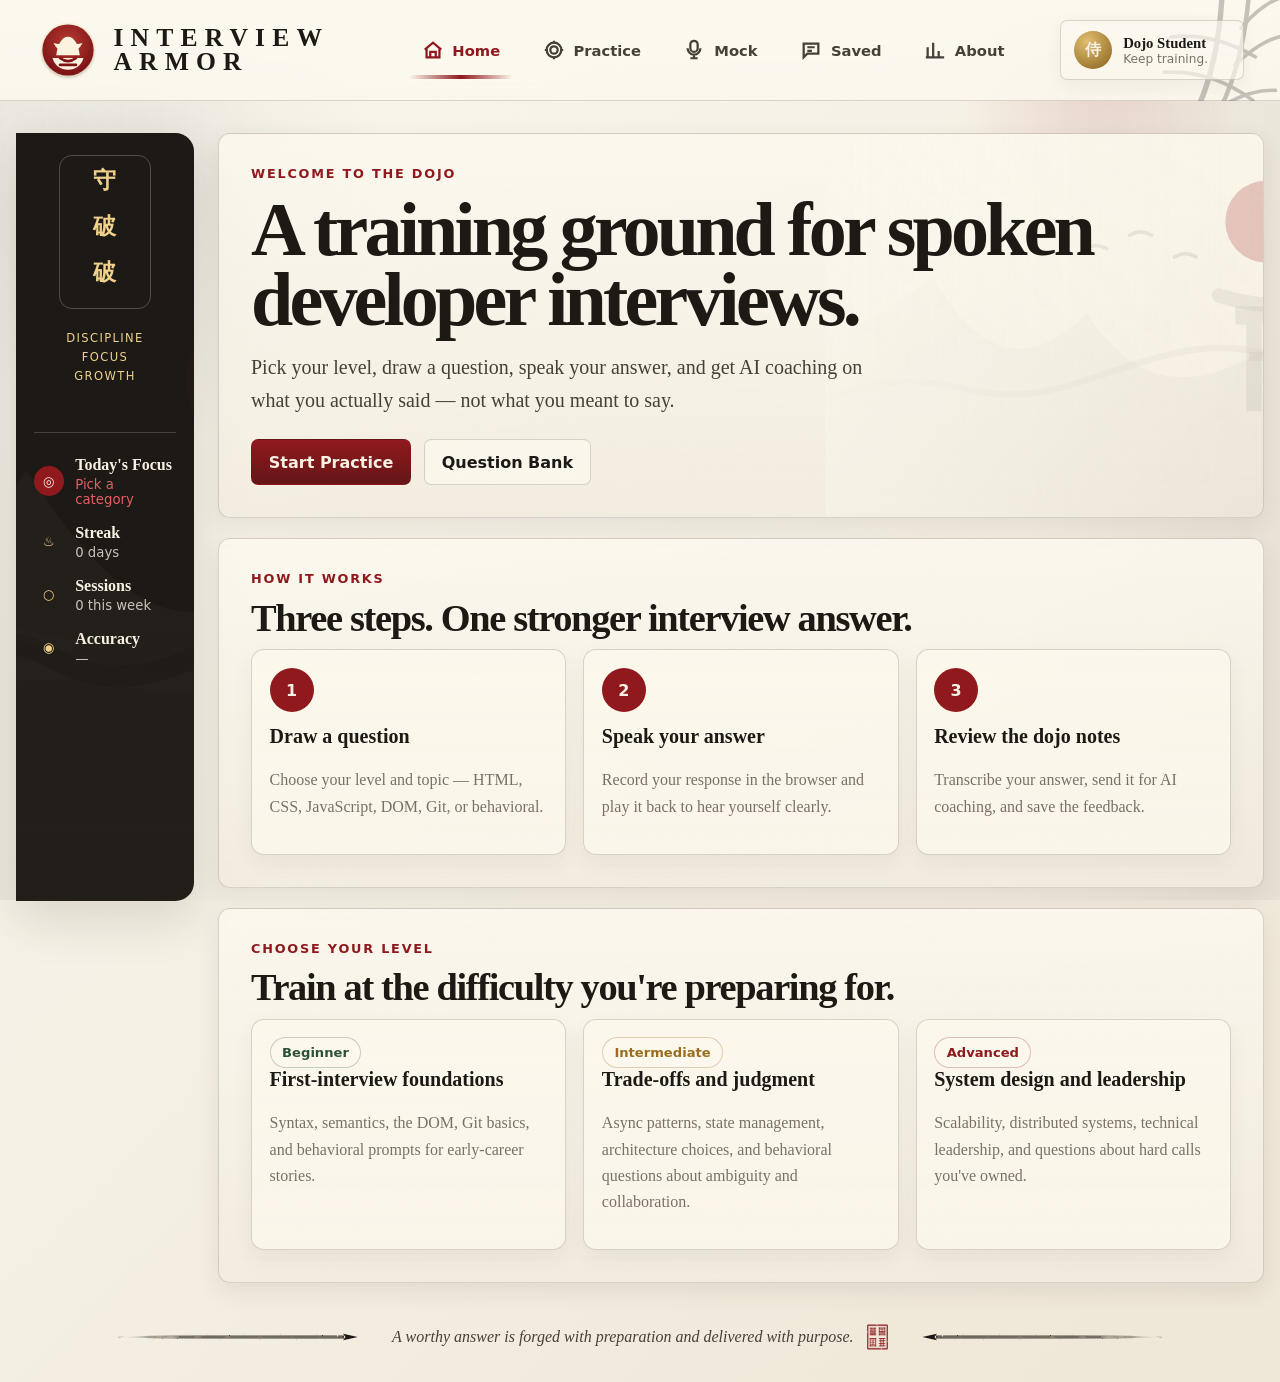
==== commit e12e3568: "fix(mock): dropdown sync, draft persistence, and display-only belts." ====
--- a/index.html
+++ b/index.html
@@ -140,23 +140,17 @@
         </aside>
 
         <div class="content-stack">
-          <section class="card hero-card">
-            <div class="hero-copy">
-              <p class="kicker">Dev Mode Interview Prep</p>
-              <h1>Train your answers with focus and discipline.</h1>
-              <p class="lead">
-                Train for developer interviews at every level. Speak your answer
-                out loud, get it transcribed, and use AI feedback to sharpen it
-                before the real interview.
-              </p>
-              <div class="btn-row">
-                <a class="btn btn-primary" href="mock.html">Start Practice</a>
-                <a class="btn btn-secondary" href="practice.html"
-                  >Question Bank</a
-                >
-              </div>
-            </div>
-            <div class="hero-art" aria-hidden="true"></div>
+          <section class="card page-title-card pad">
+            <p class="kicker">Welcome to the Dojo</p>
+            <h1>A training ground for spoken developer interviews.</h1>
+            <p class="lead">
+              Pick your level, draw a question, speak your answer, and get AI
+              coaching on what you actually said — not what you meant to say.
+            </p>
+            <div class="btn-row">
+              <a class="btn btn-primary" href="mock.html">Start Practice</a>
+              <a class="btn btn-secondary" href="practice.html">Question Bank</a>
+            </div>
           </section>
 
           <section class="card pad">
--- a/css/style.css
+++ b/css/style.css
@@ -1493,6 +1493,101 @@
   margin: .35rem 0 .8rem;
 }
 
+/* ─── Mock page zone layout (4 horizontal zones) ─────────────── */
+
+/* Two-column rows used in Zone 3 (notes + record) and Zone 4 (feedback + readiness) */
+.mock-row {
+  display: grid;
+  gap: 1.25rem;
+  align-items: start;
+}
+
+.mock-row-record {
+  grid-template-columns: minmax(0, 4fr) minmax(0, 6fr);
+}
+
+.mock-row-review {
+  grid-template-columns: minmax(0, 6fr) minmax(0, 4fr);
+}
+
+/* When the prep-notes card is hidden, recording card spans the full row */
+.mock-row-record:has(> .practice-notes-card.hidden) {
+  grid-template-columns: minmax(0, 1fr);
+}
+
+/* Keep prep notes visible while user scrolls through transcript / records */
+.practice-notes-card {
+  position: sticky;
+  top: 1.5rem;
+  align-self: start;
+  max-height: calc(100vh - 3rem);
+  overflow-y: auto;
+}
+
+/* Zone 2: question text + inline question controls */
+.question-bar {
+  display: grid;
+  grid-template-columns: minmax(0, 1fr) minmax(220px, 260px);
+  gap: 1.75rem;
+  align-items: start;
+}
+
+.question-bar-text h2 {
+  margin: .35rem 0 .55rem;
+  max-width: 690px;
+  font-size: clamp(1.65rem, 2.6vw, 2.35rem);
+  line-height: 1.18;
+}
+
+.question-bar-text .question-tip {
+  margin: .15rem 0 .85rem;
+}
+
+.question-bar-controls {
+  display: grid;
+  gap: .35rem;
+  padding-left: 1.5rem;
+  border-left: 1px solid var(--border);
+}
+
+.question-bar-controls .kicker {
+  margin-bottom: .35rem;
+}
+
+.question-bar-controls label {
+  margin-top: .35rem;
+  font-size: .8rem;
+}
+
+.question-bar-controls .select {
+  margin: .15rem 0 .55rem;
+}
+
+.question-bar-controls .btn {
+  margin-top: .4rem;
+  justify-self: start;
+}
+
+/* Stack everything vertically on narrow screens */
+@media (max-width: 1024px) {
+  .mock-row-record,
+  .mock-row-review,
+  .question-bar {
+    grid-template-columns: minmax(0, 1fr);
+  }
+  .question-bar-controls {
+    padding-left: 0;
+    border-left: 0;
+    border-top: 1px solid var(--border);
+    padding-top: 1rem;
+    margin-top: .5rem;
+  }
+  .practice-notes-card {
+    position: static;
+    max-height: none;
+  }
+}
+
 .footer-quote {
   display: flex;
   justify-content: center;
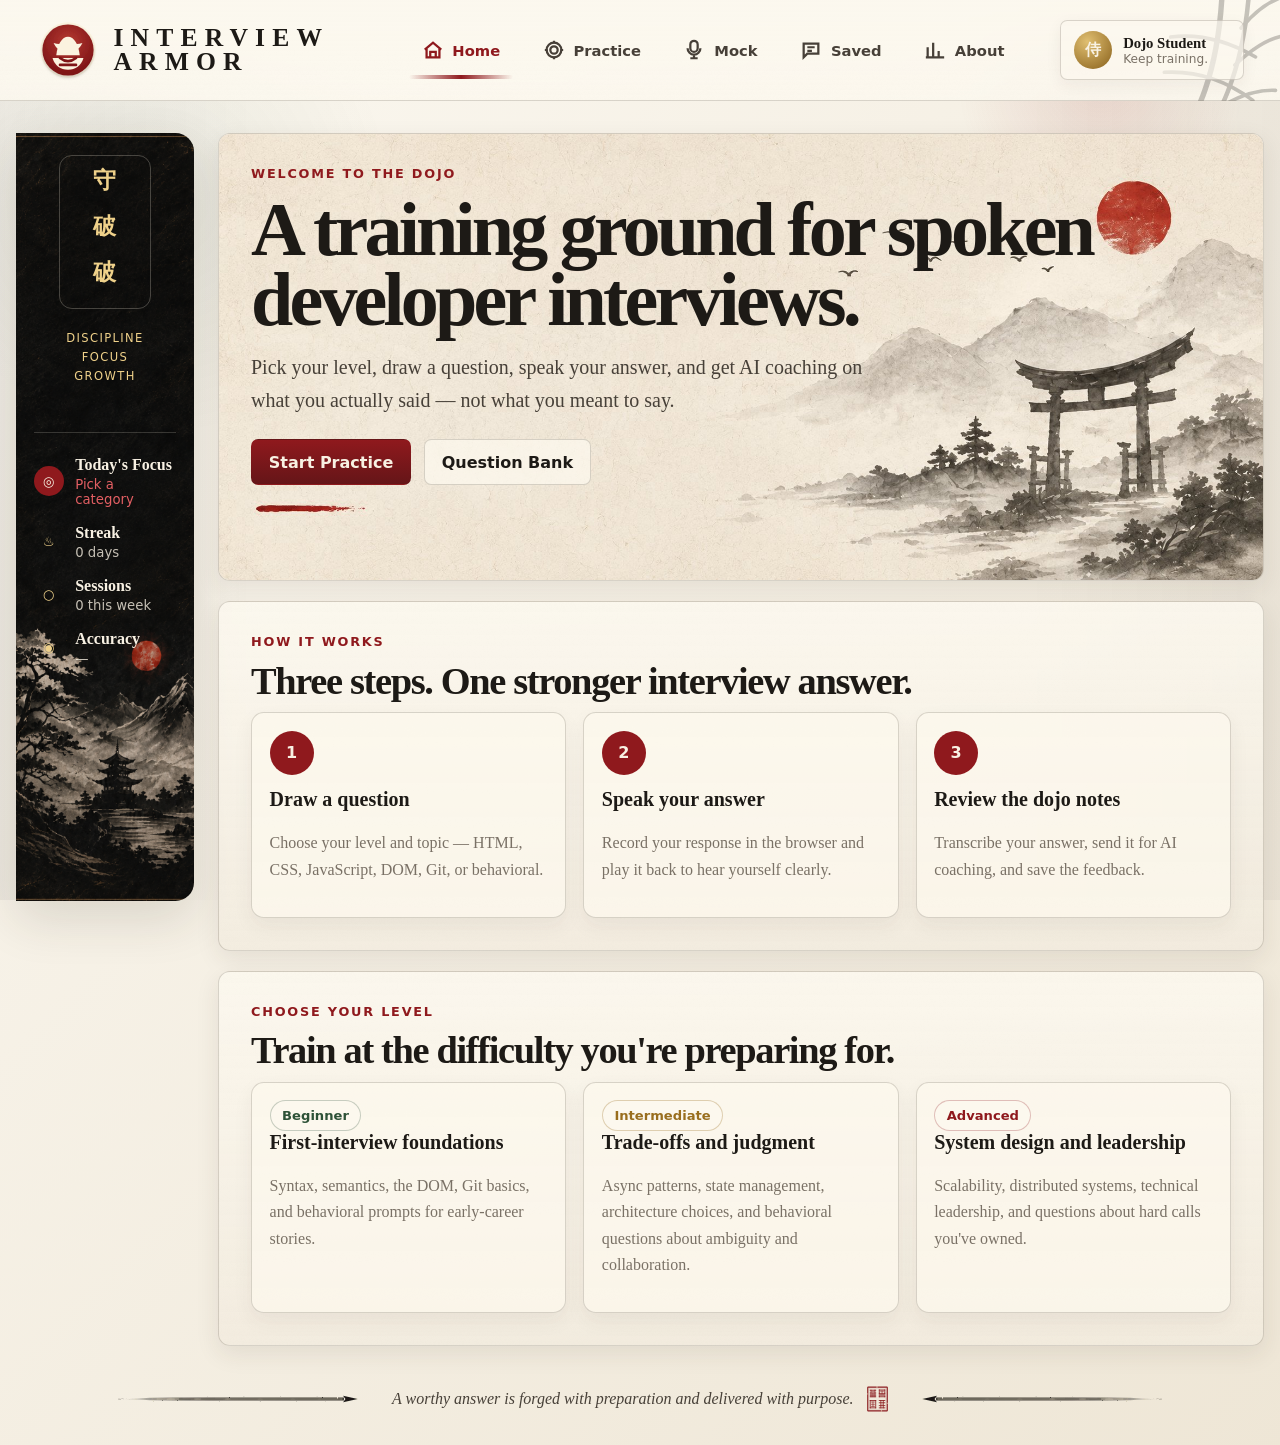
==== commit cd81d2b7: "visual-refresh: sidebar + hero images, fix mobile sidebar and footer." ====
--- a/index.html
+++ b/index.html
@@ -140,7 +140,7 @@
         </aside>
 
         <div class="content-stack">
-          <section class="card page-title-card pad">
+          <section class="card page-title-card pad hero-home">
             <p class="kicker">Welcome to the Dojo</p>
             <h1>A training ground for spoken developer interviews.</h1>
             <p class="lead">
--- a/css/style.css
+++ b/css/style.css
@@ -248,9 +248,11 @@
   min-height: calc(100vh - var(--nav-height) - 2rem);
   border-radius: 0 var(--radius-lg) var(--radius-lg) 0;
   overflow: hidden;
-  background:
-    linear-gradient(180deg, hsla(32, 13%, 10%, .94), hsla(32, 13%, 10%, .96)),
-    url("../assets/sidebar-mountains.svg") bottom center / cover no-repeat;
+  background-color: hsl(32, 13%, 8%);
+  background-image: url("../assets/sidebar.png");
+  background-position: center bottom;
+  background-size: cover;
+  background-repeat: no-repeat;
   color: var(--paper);
   box-shadow: var(--shadow);
 }
@@ -568,6 +570,41 @@
   position: relative;
   z-index: 1;
 }
+
+/* ── Per-page hero images on the page-title-card ──────────────
+   Each page tags its title card with a hero-{name} class. The
+   card adopts the image's 1916x821 aspect ratio so the image
+   fills the full width with no cropping. The image's empty
+   paper-textured left side sits behind the title text, and the
+   artwork's natural right-side composition shows on the right.
+─────────────────────────────────────────────────────────── */
+.page-title-card.hero-home,
+.page-title-card.hero-practice,
+.page-title-card.hero-mock,
+.page-title-card.hero-saved,
+.page-title-card.hero-about {
+  aspect-ratio: 1916 / 821;
+}
+
+.page-title-card.hero-home::after,
+.page-title-card.hero-practice::after,
+.page-title-card.hero-mock::after,
+.page-title-card.hero-saved::after,
+.page-title-card.hero-about::after {
+  inset: 0;
+  width: 100%;
+  height: 100%;
+  opacity: 1;
+  background-size: cover;
+  background-position: center;
+  background-repeat: no-repeat;
+}
+
+.page-title-card.hero-home::after     { background-image: url("../assets/hero-home.png"); }
+.page-title-card.hero-practice::after { background-image: url("../assets/hero-practice.png"); }
+.page-title-card.hero-mock::after     { background-image: url("../assets/hero-mock.png"); }
+.page-title-card.hero-saved::after    { background-image: url("../assets/hero-saved.png"); }
+.page-title-card.hero-about::after    { background-image: url("../assets/hero-about.png"); }
 
 .controls-bar {
   display: grid;
@@ -1800,27 +1837,25 @@
   }
 
   .footer-quote {
-    display: block;
+    flex-direction: column;
+    gap: .5rem;
     text-align: center;
   }
 
   .footer-quote::before,
   .footer-quote::after {
-    display: none;
+    width: min(280px, 60vw);
   }
 }
 
 /* ── Mobile: compact the sidebar ────────────────────────────
    On narrow screens the full sidebar dominates above main content.
-   Drop the mountains background, flip the kanji to a horizontal
-   row, and lay the four stats in a 2x2 grid so main content
-   surfaces faster.
+   Flip the kanji to a horizontal row and lay the four stats in a
+   2x2 grid so main content surfaces faster. The background image
+   continues to apply — cover + bottom positioning naturally shows
+   just the artwork strip at the bottom of the now-wide sidebar.
 ─────────────────────────────────────────────────────────── */
 @media (max-width: 760px) {
-  .dojo-sidebar {
-    background: linear-gradient(180deg, hsla(32, 13%, 10%, .94), hsla(32, 13%, 10%, .96));
-  }
-
   .sidebar-inner {
     padding: 1rem;
   }
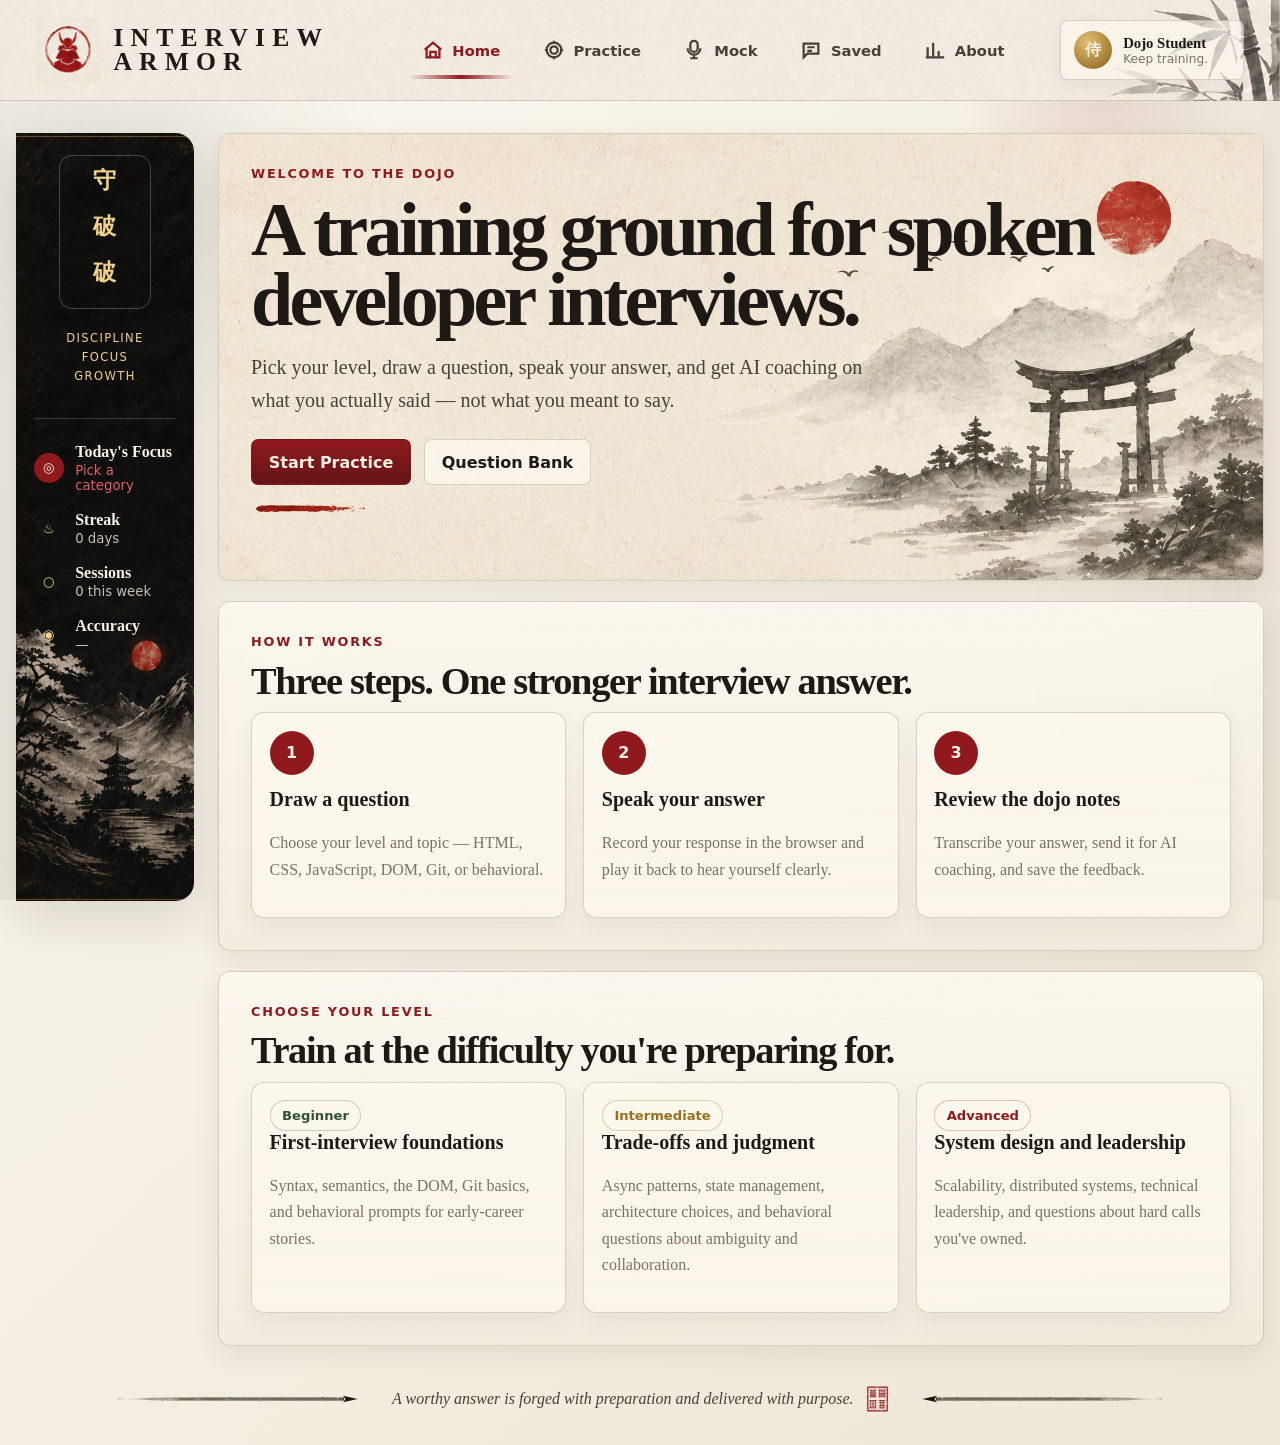
==== commit 2d20a2c1: "feat(nav): new logo and navbar background image." ====
--- a/index.html
+++ b/index.html
@@ -17,7 +17,7 @@
     <header class="site-header">
       <div class="nav-shell">
         <a class="brand" href="index.html" aria-label="Interview Armor — home">
-          <img src="assets/logo-mark.svg" alt="" />
+          <img src="assets/logo.png" alt="" />
           <span class="brand-text"
             ><span>Interview</span><span>Armor</span></span
           >
--- a/css/style.css
+++ b/css/style.css
@@ -101,9 +101,12 @@
   top: 0;
   z-index: 100;
   min-height: var(--nav-height);
-  background:
-    linear-gradient(180deg, hsla(43, 66%, 96%, .96), hsla(43, 66%, 96%, .88)),
-    url("../assets/paper-grain.svg");
+  overflow: hidden;
+  background-color: hsla(43, 66%, 96%, .92);
+  background-image: url("../assets/navbar.png");
+  background-position: center;
+  background-size: cover;
+  background-repeat: no-repeat;
   border-bottom: 1px solid var(--border);
   backdrop-filter: blur(14px);
 }
@@ -287,13 +290,13 @@
   line-height: 1.65;
   font-size: .72rem;
   font-family: system-ui, sans-serif;
-  margin-bottom: 1.4rem;
+  margin-bottom: .55rem;
 }
 
 .sidebar-stats {
   display: grid;
   gap: .85rem;
-  margin-top: 1.25rem;
+  margin-top: .55rem;
   padding-top: 1.25rem;
   border-top: 1px solid hsla(42, 58%, 93%, .18);
   font-family: system-ui, sans-serif;
@@ -983,10 +986,11 @@
 }
 
 .site-header {
-  background:
-    url("../assets/bamboo-corner.svg") right top / 235px 172px no-repeat,
-    linear-gradient(180deg, hsla(43, 66%, 96%, .98), hsla(43, 66%, 96%, .9)),
-    url("../assets/paper-grain.svg");
+  background-color: hsla(43, 66%, 96%, .92);
+  background-image: url("../assets/navbar.png");
+  background-position: center;
+  background-size: cover;
+  background-repeat: no-repeat;
 }
 
 .nav-shell {
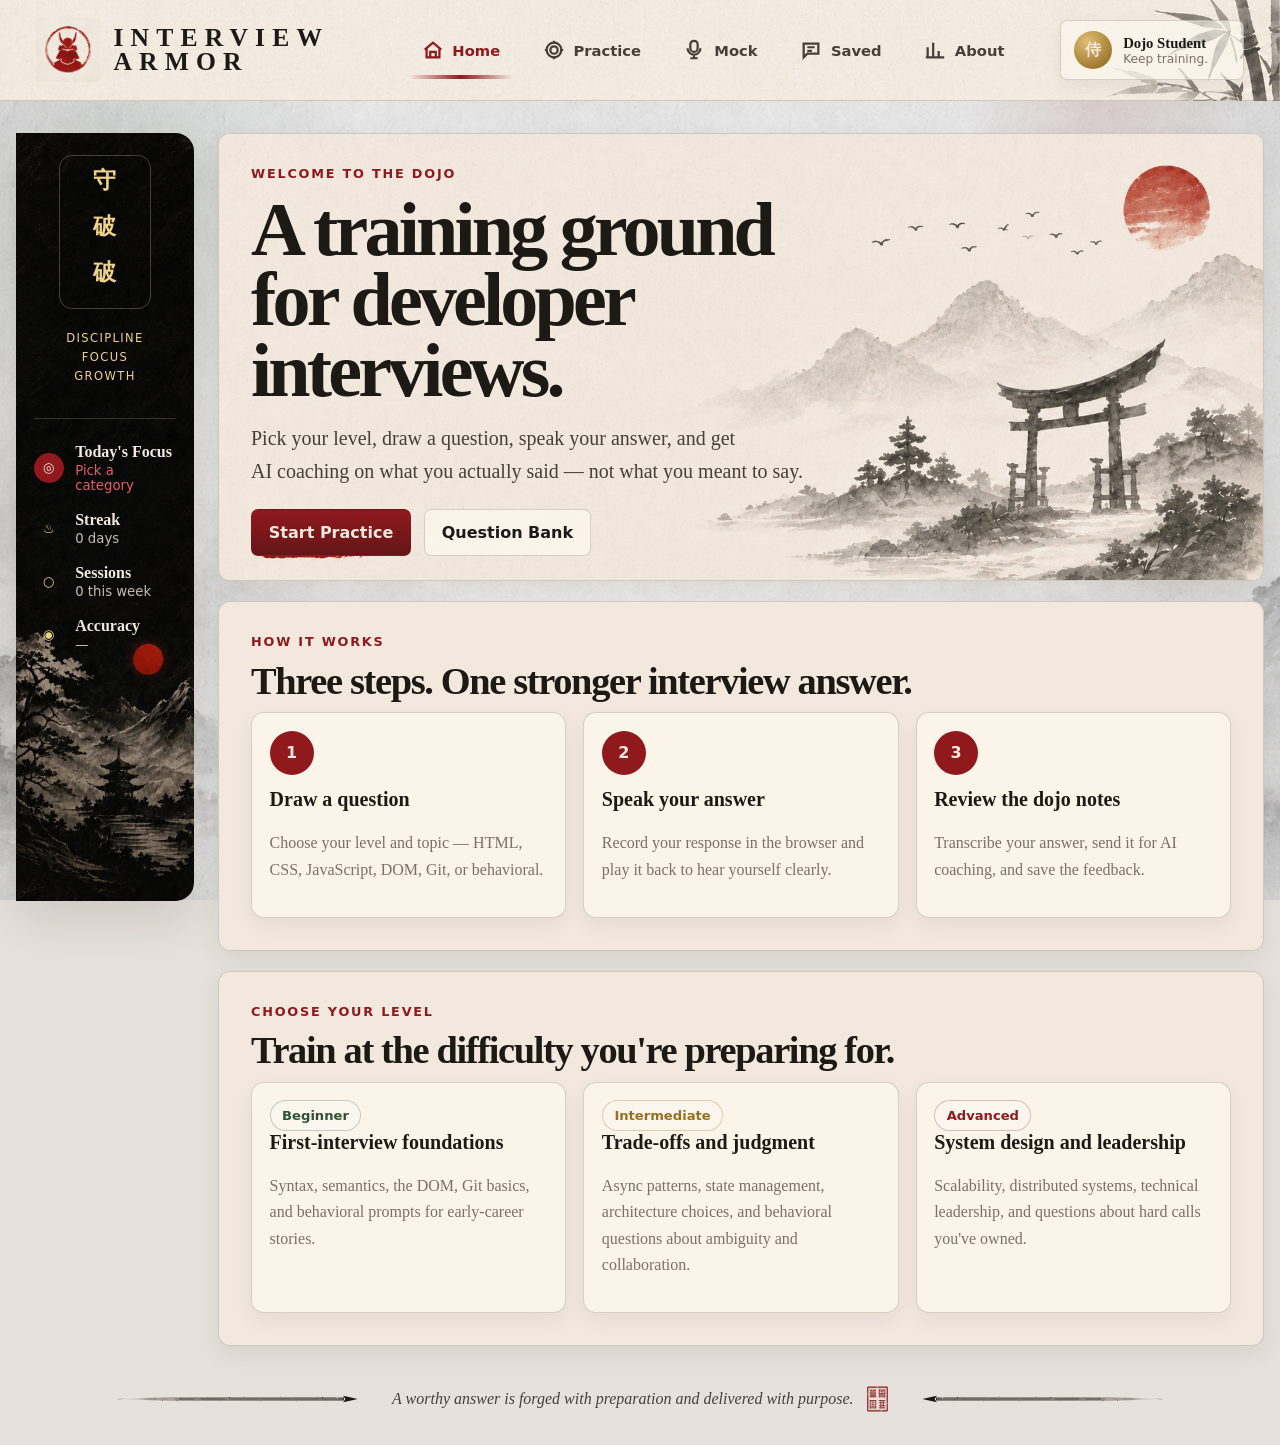
==== commit 995f8071: "fix wording layout on heros." ====
--- a/index.html
+++ b/index.html
@@ -142,9 +142,9 @@
         <div class="content-stack">
           <section class="card page-title-card pad hero-home">
             <p class="kicker">Welcome to the Dojo</p>
-            <h1>A training ground for spoken developer interviews.</h1>
+            <h1>A training ground <br/>for developer <br/>interviews.</h1>
             <p class="lead">
-              Pick your level, draw a question, speak your answer, and get AI
+              Pick your level, draw a question, speak your answer, and get <br/>AI
               coaching on what you actually said — not what you meant to say.
             </p>
             <div class="btn-row">
--- a/css/style.css
+++ b/css/style.css
@@ -7,10 +7,10 @@
   --ink: hsl(32, 13%, 10%);
   --ink-soft: hsl(31, 12%, 25%);
   --muted: hsl(31, 9%, 44%);
-  --paper: hsl(42, 58%, 93%);
-  --paper-deep: hsl(39, 43%, 87%);
-  --paper-card: hsla(43, 66%, 96%, .88);
-  --paper-card-solid: hsl(43, 66%, 96%);
+  --paper: #f2e8de;
+  --paper-deep: #f2e8de;
+  --paper-card: #f2e8de;
+  --paper-card-solid: hsl(40, 32%, 91%);
   --border: hsla(31, 16%, 30%, .22);
   --crimson: hsl(358, 70%, 33%);
   --crimson-dark: hsl(358, 65%, 24%);
@@ -41,9 +41,12 @@
   min-height: 100vh;
   font-family: Georgia, "Times New Roman", serif;
   color: var(--ink);
-  background:
-    linear-gradient(135deg, hsla(42, 58%, 96%, .92), hsla(40, 42%, 88%, .94)),
-    url("../assets/paper-grain.svg");
+  background-color: hsl(38, 18%, 88%);
+  background-image: url("../assets/body-bg.png");
+  background-position: center bottom;
+  background-size: cover;
+  background-repeat: no-repeat;
+  background-attachment: fixed;
 }
 
 body::before {
@@ -101,7 +104,6 @@
   top: 0;
   z-index: 100;
   min-height: var(--nav-height);
-  overflow: hidden;
   background-color: hsla(43, 66%, 96%, .92);
   background-image: url("../assets/navbar.png");
   background-position: center;
@@ -329,7 +331,7 @@
   position: relative;
   border: 1px solid var(--border);
   background:
-    linear-gradient(180deg, var(--paper-card), hsla(39, 43%, 91%, .76)),
+    linear-gradient(180deg, var(--paper-card), var(--paper-card)),
     url("../assets/paper-grain.svg");
   border-radius: var(--radius-lg);
   box-shadow: var(--shadow-soft);
@@ -811,6 +813,7 @@
 .saved-card {
   display: grid;
   gap: .75rem;
+  background-color: var(--paper-card);
 }
 
 .saved-card-header {
@@ -1355,6 +1358,13 @@
   font-size: 1.1rem;
 }
 
+.flower-icon-img {
+  width: 48px;
+  height: 48px;
+  object-fit: contain;
+  /* Image already includes the cream paper texture; nothing extra needed */
+}
+
 .score-row-reference {
   gap: 1.15rem;
 }
@@ -1376,6 +1386,18 @@
   font-family: Georgia, serif;
   font-size: 1.3rem;
   box-shadow: inset 0 0 0 4px hsla(43, 66%, 96%, .62);
+}
+
+/* Image icon variant — drop the circle border and inner shadow
+   since the artwork already has its own enso brush ring */
+.coach-icon-img {
+  width: 58px;
+  height: 58px;
+  object-fit: contain;
+  border: none;
+  background: transparent;
+  box-shadow: none;
+  border-radius: 0;
 }
 
 .score-row-reference small {
@@ -1571,6 +1593,13 @@
   grid-template-columns: minmax(0, 1fr) minmax(220px, 260px);
   gap: 1.75rem;
   align-items: start;
+}
+
+.question-bar-text {
+  background-image: url("../assets/watermark.png");
+  background-position: right center;
+  background-size: contain;
+  background-repeat: no-repeat;
 }
 
 .question-bar-text h2 {
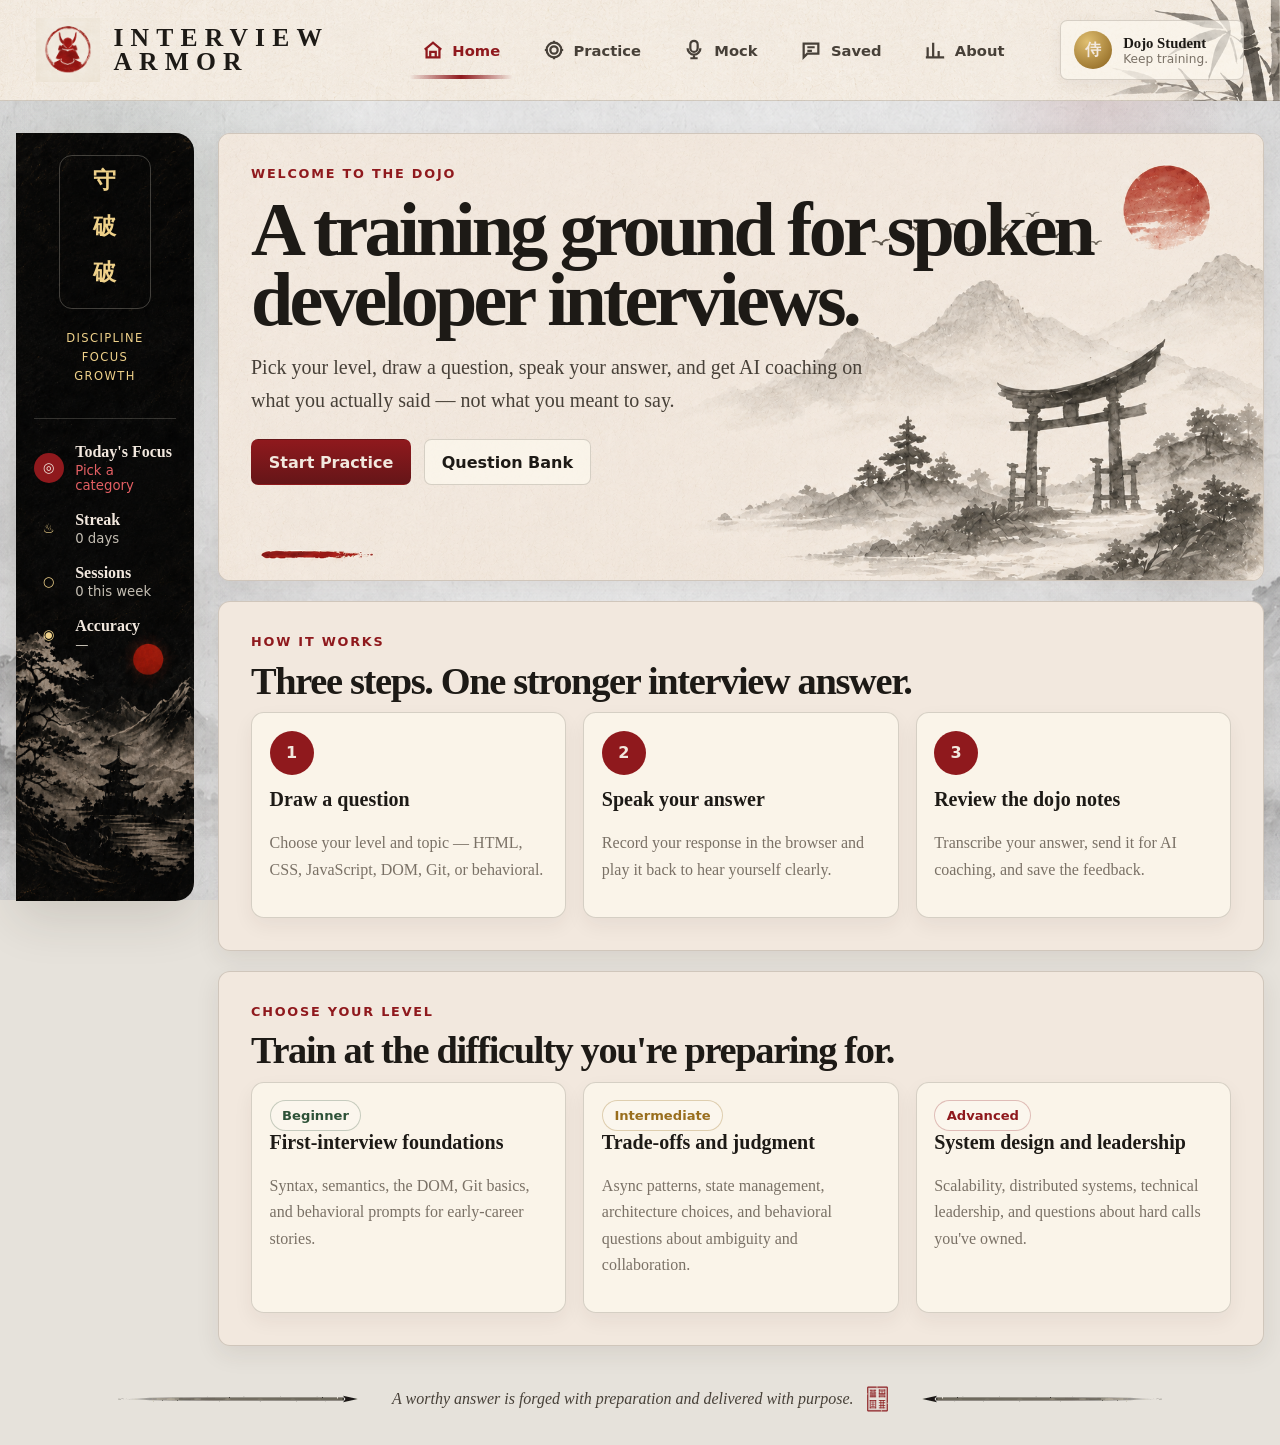
==== commit 5889c8ed: "fix: make entire site mobile responsive." ====
--- a/index.html
+++ b/index.html
@@ -142,9 +142,9 @@
         <div class="content-stack">
           <section class="card page-title-card pad hero-home">
             <p class="kicker">Welcome to the Dojo</p>
-            <h1>A training ground <br/>for developer <br/>interviews.</h1>
+            <h1>A training ground for spoken developer interviews.</h1>
             <p class="lead">
-              Pick your level, draw a question, speak your answer, and get <br/>AI
+              Pick your level, draw a question, speak your answer, and get AI
               coaching on what you actually said — not what you meant to say.
             </p>
             <div class="btn-row">
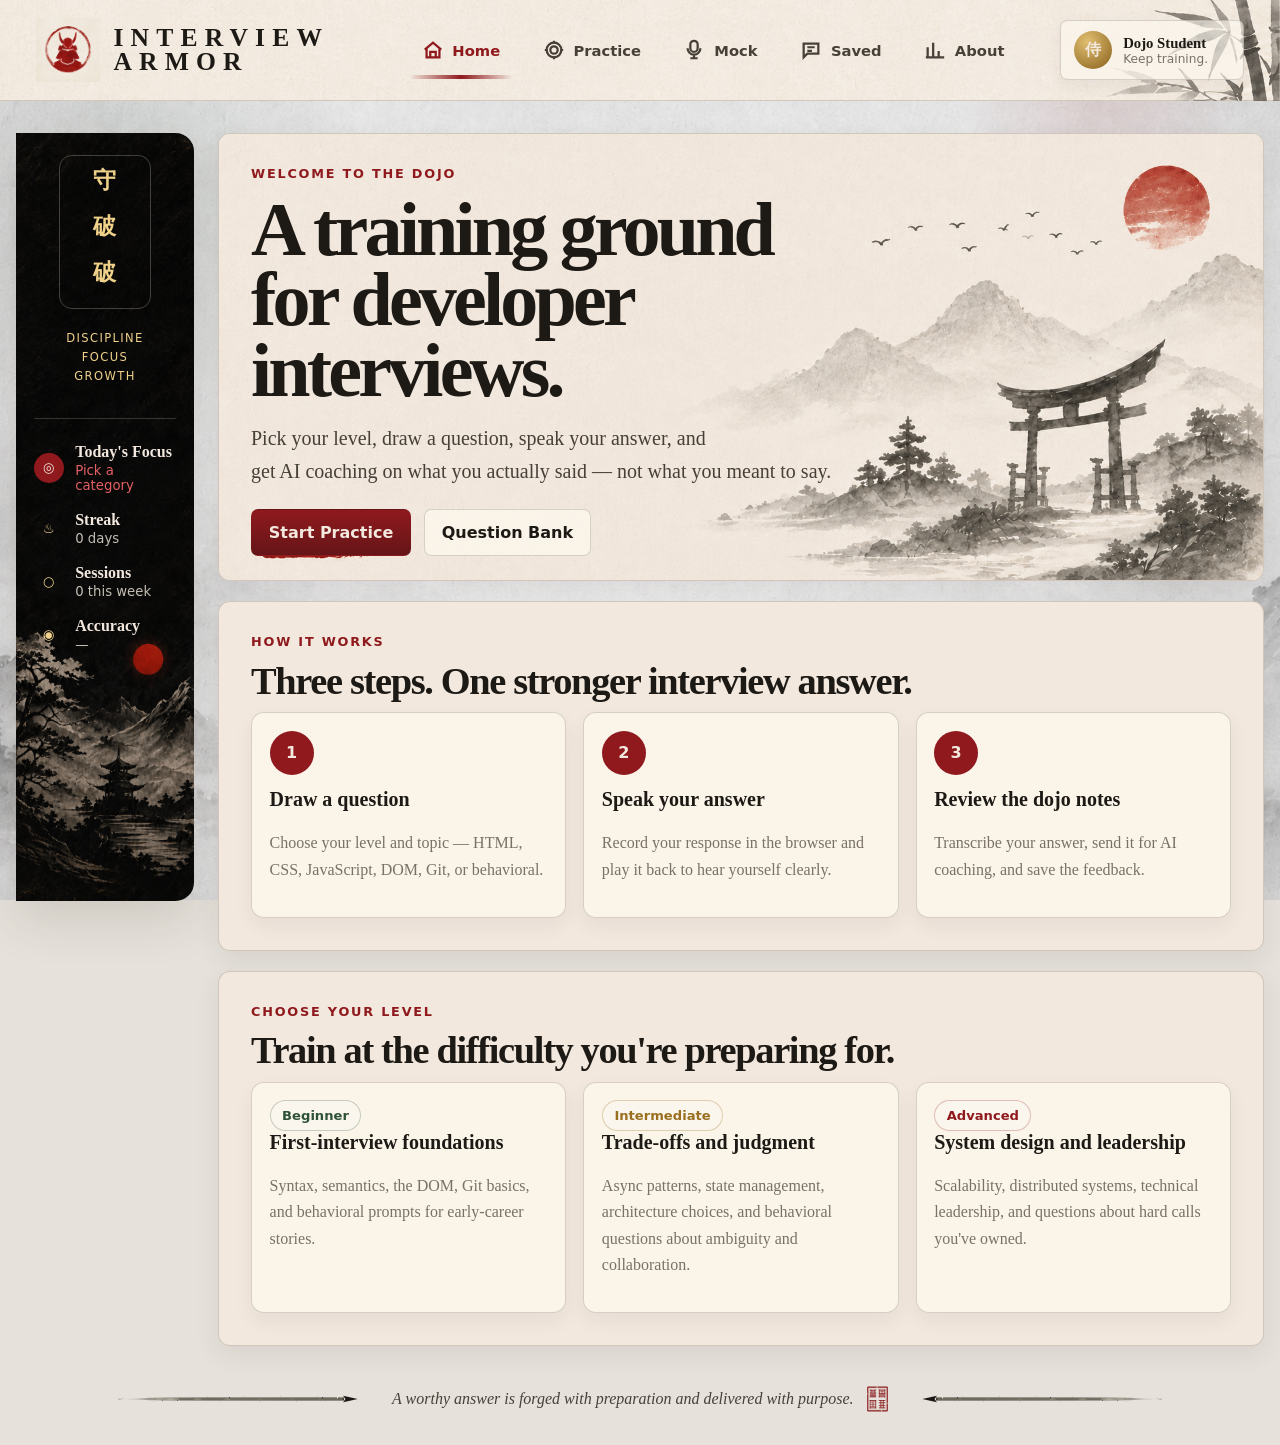
==== commit 33960aa4: "Design fix for text on heros." ====
--- a/index.html
+++ b/index.html
@@ -142,9 +142,10 @@
         <div class="content-stack">
           <section class="card page-title-card pad hero-home">
             <p class="kicker">Welcome to the Dojo</p>
-            <h1>A training ground for spoken developer interviews.</h1>
+            <h1>A training ground <br/>
+              for  developer <br/>interviews.</h1>
             <p class="lead">
-              Pick your level, draw a question, speak your answer, and get AI
+              Pick your level, draw a question, speak your answer, and <br/>get AI
               coaching on what you actually said — not what you meant to say.
             </p>
             <div class="btn-row">
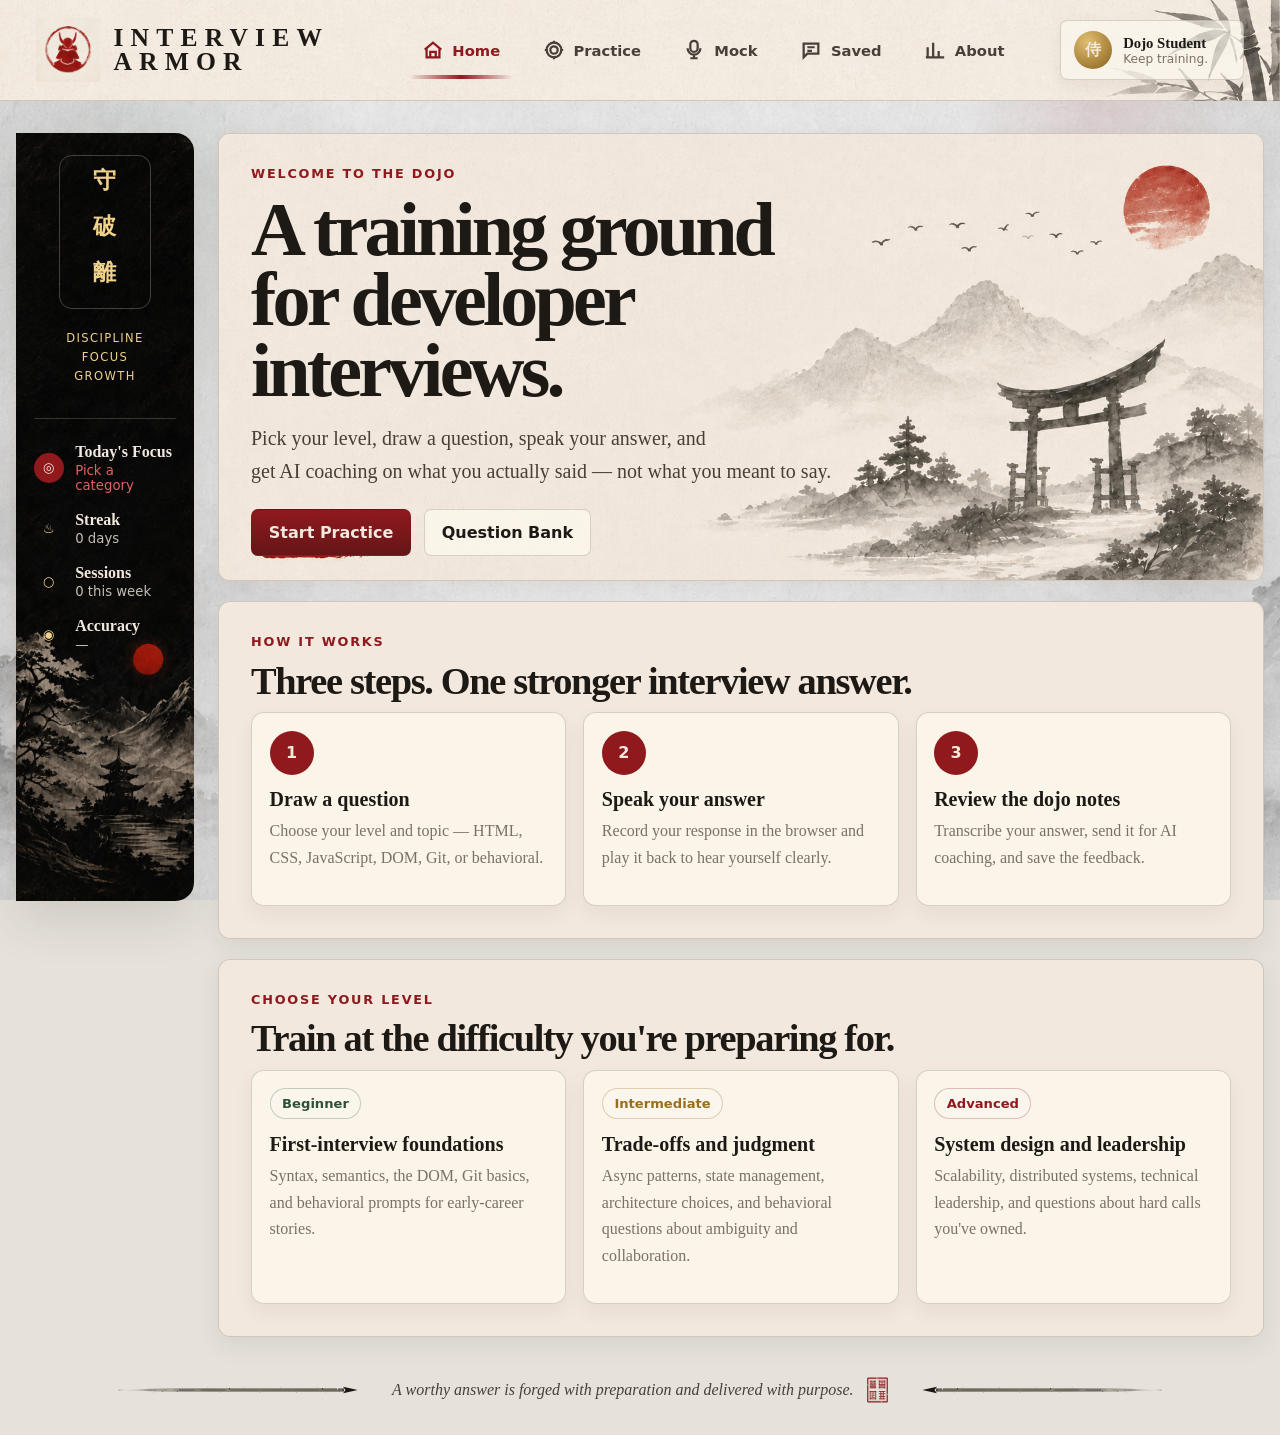
==== commit 09871edc: "Fix interview review feedback - Convert to SPA with history.pushState router (no more full reloads) " ====
--- a/index.html
+++ b/index.html
@@ -16,7 +16,7 @@
 
     <header class="site-header">
       <div class="nav-shell">
-        <a class="brand" href="index.html" aria-label="Interview Armor — home">
+        <a class="brand" href="index.html" data-page="index.html" aria-label="Interview Armor — home">
           <img src="assets/logo.png" alt="" />
           <span class="brand-text"
             ><span>Interview</span><span>Armor</span></span
@@ -116,8 +116,8 @@
               aria-label="Discipline, focus, and growth in Japanese"
             >
               <span><strong>守</strong><small></small></span>
-              <span><strong>破 </strong><small></small></span>
-              <span><strong>破 </strong><small></small></span>
+              <span><strong>破</strong><small></small></span>
+              <span><strong>離</strong><small></small></span>
             </div>
             <p class="sidebar-mantra">
               <span>Discipline</span><span>Focus</span><span>Growth</span>
@@ -149,8 +149,8 @@
               coaching on what you actually said — not what you meant to say.
             </p>
             <div class="btn-row">
-              <a class="btn btn-primary" href="mock.html">Start Practice</a>
-              <a class="btn btn-secondary" href="practice.html">Question Bank</a>
+              <a class="btn btn-primary" href="mock.html" data-page="mock.html">Start Practice</a>
+              <a class="btn btn-secondary" href="practice.html" data-page="practice.html">Question Bank</a>
             </div>
           </section>
 
@@ -223,6 +223,12 @@
      <p class="footer-quote">A worthy answer is forged with preparation and delivered with purpose.<span class="seal" aria-hidden="true"></span></p>
     </footer>
 
+    <script src="js/storage-keys.js"></script>
+    <script src="js/questions.js"></script>
+    <script src="js/practice.js"></script>
+    <script src="js/mock.js"></script>
+    <script src="js/saved.js"></script>
     <script src="js/main.js"></script>
-  </body>
+    <script src="js/router.js"></script>
+</body>
 </html>
--- a/css/style.css
+++ b/css/style.css
@@ -489,6 +489,14 @@
   box-shadow: 0 8px 20px hsla(24, 26%, 16%, .06);
 }
 
+.feature-card > .tag {
+  margin-bottom: .9rem;
+}
+
+.feature-card h3 {
+  margin-bottom: .5rem;
+}
+
 .feature-icon {
   width: 44px;
   height: 44px;
@@ -2079,3 +2087,296 @@
     row-gap: .9rem;
   }
 }
+
+/* ============================================================
+   MOBILE / RESPONSIVE FIXES
+   Each block is one specific bug; comments name the bug so this
+   layer is auditable later. Placed at end of file so these rules
+   win the cascade over earlier patches.
+   ============================================================ */
+
+/* ── Bug 01 — Page could scroll horizontally from stray overflow ──
+   Stops the "swipeable sideways" feeling on phones and contains
+   any image / pre / wide table that escapes its parent. */
+html, body {
+  overflow-x: hidden;
+}
+
+/* ── Bug 02 — body bg: fixed attachment thrashes scroll on iOS ──
+   The 1.9MB body-bg.png with background-attachment: fixed forces
+   the browser to repaint the bg on every scroll frame. On mobile
+   we let it scroll with the page (the default). */
+@media (max-width: 980px) {
+  body {
+    background-attachment: scroll;
+  }
+}
+
+/* ── Bug 03 — Hamburger drawer items off-screen on short phones ──
+   .main-nav was position: fixed with no max-height + no scroll, so
+   the last menu items sat below the viewport with no way to reach
+   them (landscape phones, small iPhones). Constrain to the visible
+   area below the header and make the drawer scroll its own contents.
+   Uses dvh where supported so the URL bar doesn't steal space. */
+@media (max-width: 760px) {
+  .main-nav {
+    max-height: calc(100vh - var(--nav-height) - 1.5rem);
+    max-height: calc(100dvh - var(--nav-height) - 1.5rem);
+    overflow-y: auto;
+    -webkit-overflow-scrolling: touch;
+    overscroll-behavior: contain;
+  }
+}
+
+/* ── Bug 04 — Hero title cards clipping h1 + lead + buttons ──
+   .page-title-card.hero-* sets aspect-ratio: 1916/821 at every
+   width. On a 375px phone that gives ~154px of card height while
+   the title + paragraph + buttons need ~170-200px — and the card
+   has overflow: hidden, so the bottom of the lead text and the
+   buttons disappear. Drop the aspect ratio on phones; let content
+   drive the height and keep the artwork as a soft texture behind. */
+@media (max-width: 760px) {
+  .page-title-card.hero-home,
+  .page-title-card.hero-practice,
+  .page-title-card.hero-mock,
+  .page-title-card.hero-saved,
+  .page-title-card.hero-about {
+    aspect-ratio: auto;
+    min-height: 0;
+  }
+
+  /* The existing 760px rule already drops opacity to .2; nudge it
+     a touch further and pull the focal point to the right so the
+     darker artwork doesn't compete with the title text on the left. */
+  .page-title-card.hero-home::after,
+  .page-title-card.hero-practice::after,
+  .page-title-card.hero-mock::after,
+  .page-title-card.hero-saved::after,
+  .page-title-card.hero-about::after {
+    opacity: .16;
+    background-position: right center;
+  }
+}
+
+/* ── Bug 05 — Brand wordmark crowding the hamburger ──
+   Desktop letter-spacing of .28em is dramatic; on phones it spreads
+   "INTERVIEW" wider than the brand column needs and pushes against
+   the nav-toggle. */
+@media (max-width: 760px) {
+  .brand-text {
+    letter-spacing: .16em;
+  }
+}
+
+/* ── Bug 06 — Nav-shell double-margin on small phones ──
+   .nav-shell already lives inside a max-width container; the inner
+   padding-inline: clamp(1rem, 2.8vw, 2.5rem) stacked on top of the
+   outer 1rem page margin made the brand + toggle feel cramped.
+   Trim the inner padding on phones. */
+@media (max-width: 760px) {
+  .nav-shell {
+    padding-inline: .85rem;
+    gap: .65rem;
+  }
+}
+
+/* ── Bug 07 — Touch targets below the 44px guideline ──
+   Anything tappable should clear 44x44. The nav-toggle was 46px
+   on desktop but the focus ring + border could shrink the hit
+   area; lock it explicitly on phones. */
+@media (max-width: 760px) {
+  .nav-toggle {
+    width: 44px;
+    height: 44px;
+  }
+}
+
+/* ── Bug 08 — Mock-page record card padding eats phone width ──
+   .question-record-top, .recording-band and .transcript-panel use
+   padding: ... 1.9rem horizontally. On a 360px phone that leaves
+   barely 240px for content, forcing transcript text and timer to
+   wrap awkwardly. Pull gutters in to 1.1rem on phones. */
+@media (max-width: 760px) {
+  .question-record-top,
+  .recording-band,
+  .transcript-panel {
+    padding-left: 1.1rem;
+    padding-right: 1.1rem;
+  }
+}
+
+/* ── Bug 09 — Question-bar watermark fights the title on phones ──
+   .question-bar-text has a watermark bg image on the right that's
+   designed for the desktop 2-column bar. When the bar stacks under
+   ≤1024px the watermark sits directly behind the title and
+   reduces contrast. Hide it on phones. */
+@media (max-width: 760px) {
+  .question-bar-text {
+    background-image: none;
+  }
+}
+
+/* ── Bug 10 — Sidebar stats overflow at < 380px viewports ──
+   The 720px breakpoint uses repeat(2, max-content) with a 2.25rem
+   column gap. Long stat values (e.g. "Pick a category") + that gap
+   can spill the sidebar at very narrow widths. Switch to 1fr cols
+   so the grid hard-caps to the available width. */
+@media (max-width: 420px) {
+  .sidebar-stats,
+  .reference-side-stats {
+    grid-template-columns: repeat(2, 1fr);
+    justify-content: stretch;
+    column-gap: 1rem;
+  }
+
+  .reference-side-stats .side-stat {
+    grid-template-columns: 28px 1fr;
+    column-gap: .5rem;
+  }
+
+  .reference-side-stats .side-stat i {
+    width: 26px;
+    height: 26px;
+    font-size: .85rem;
+  }
+
+  .reference-side-stats .side-stat strong {
+    font-size: .92rem;
+  }
+
+  .reference-side-stats .side-stat-value {
+    font-size: .8rem;
+  }
+}
+
+/* ── Bug 11 — Belt grid becomes a tall single column < 760px ──
+   The three readiness belts (Needs Work / Almost Ready / Strong
+   Answer) collapsed to a stacked column under the existing 760
+   breakpoint, making the mock page very long. Keep 3-up on small
+   tablets and large phones; only stack on the very smallest. */
+@media (min-width: 481px) and (max-width: 760px) {
+  .belt-grid {
+    grid-template-columns: repeat(3, 1fr);
+    gap: .5rem;
+  }
+
+  .readiness-card .belt-card {
+    min-height: 0;
+    padding: .7rem .4rem;
+  }
+
+  .belt-img {
+    width: 58px;
+    height: 58px;
+    margin-bottom: .35rem;
+  }
+
+  .readiness-card .belt-card small {
+    font-size: .68rem;
+  }
+}
+
+/* ── Bug 12 — Tightening for very narrow phones (≤ 480px) ──
+   Pulls in the outer page margin to one consistent value, scales
+   headings down so they don't dominate the viewport, and lets the
+   hero buttons share the row evenly instead of one wrapping alone. */
+@media (max-width: 480px) {
+  .page-shell,
+  .footer {
+    width: 100%;
+    padding-inline: .85rem;
+  }
+
+  h1, .display-title {
+    font-size: clamp(1.85rem, 9vw, 2.6rem);
+    line-height: 1.05;
+  }
+
+  h2 {
+    font-size: clamp(1.4rem, 6.5vw, 2rem);
+    line-height: 1.1;
+  }
+
+  .pad {
+    padding: clamp(.95rem, 4.2vw, 1.3rem);
+  }
+
+  /* Hero buttons stretch to share the row evenly rather than one
+     button on its own line. */
+  .hero-home .btn-row .btn,
+  .page-title-card .btn-row .btn {
+    flex: 1 1 140px;
+  }
+
+  /* Coach score icons + recording orb scale down a touch. */
+  .recording-orb {
+    width: 96px;
+    height: 96px;
+    font-size: 1.9rem;
+  }
+
+  .coach-icon-img {
+    width: 46px;
+    height: 46px;
+  }
+
+  /* Confidence pill on a saved card moves to its own line if the
+     question is long. flex-wrap was already on; this just sets the
+     alignment when it does wrap. */
+  .saved-card-header .confidence-pill {
+    align-self: flex-start;
+  }
+
+  /* Footer brush strokes shrink to keep the quote readable. */
+  .footer-quote {
+    font-size: .92rem;
+    line-height: 1.5;
+    margin-top: .5rem;
+  }
+}
+
+/* ── Bug 13 — Long words / URLs in feedback text break the layout ──
+   Transcript and AI-coach feedback fields can contain long unbroken
+   strings (URLs, identifiers). Without a wrap rule they push the
+   card wider than the viewport on mobile. */
+.saved-transcript,
+.feedback-item span,
+.coach-quote,
+.question-card,
+.saved-question {
+  overflow-wrap: anywhere;
+  word-break: break-word;
+}
+
+/* ── Bug 14 — Inputs zoom the viewport on iOS focus ──
+   Mobile Safari auto-zooms when a focused input has < 16px font.
+   The .input / .select / .textarea inherit Georgia which renders
+   smaller than the implicit 16px — lock the font-size on mobile. */
+@media (max-width: 760px) {
+  .input,
+  .select,
+  .textarea {
+    font-size: 16px;
+  }
+}
+
+/* ── SPA + Practice list fixes ───────────────────────────────
+   .is-hidden hides cards when the search/filter pass excludes
+   them. We toggle this class instead of rebuilding the grid on
+   every keystroke — keeps focus, selection, and scroll position
+   intact.
+   .is-loading is set briefly on the content-stack while the
+   router fetches the next page; a soft dim is enough to signal
+   activity without flashing a spinner. */
+.question-card.is-hidden {
+  display: none;
+}
+
+.content-stack.is-loading {
+  opacity: 0.55;
+  transition: opacity 0.18s ease-out;
+  pointer-events: none;
+}
+.content-stack {
+  transition: opacity 0.18s ease-out;
+}
